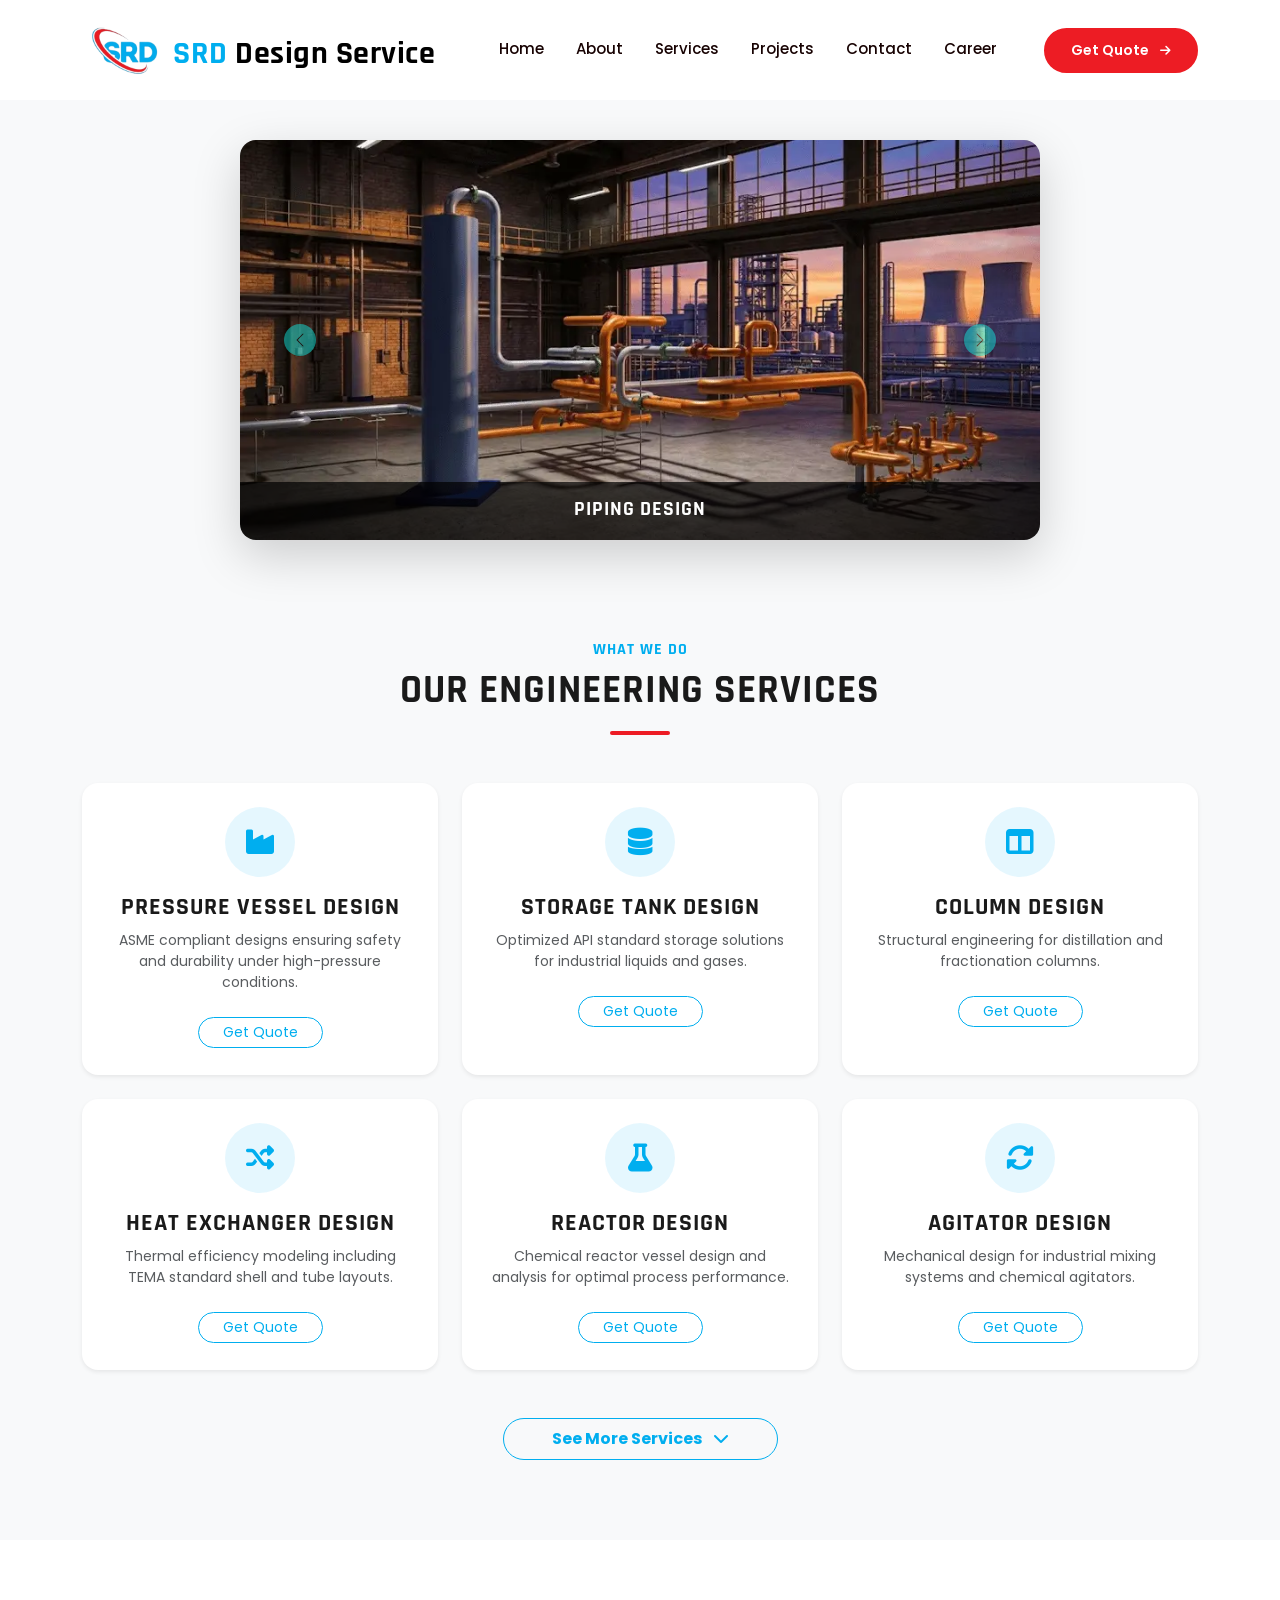
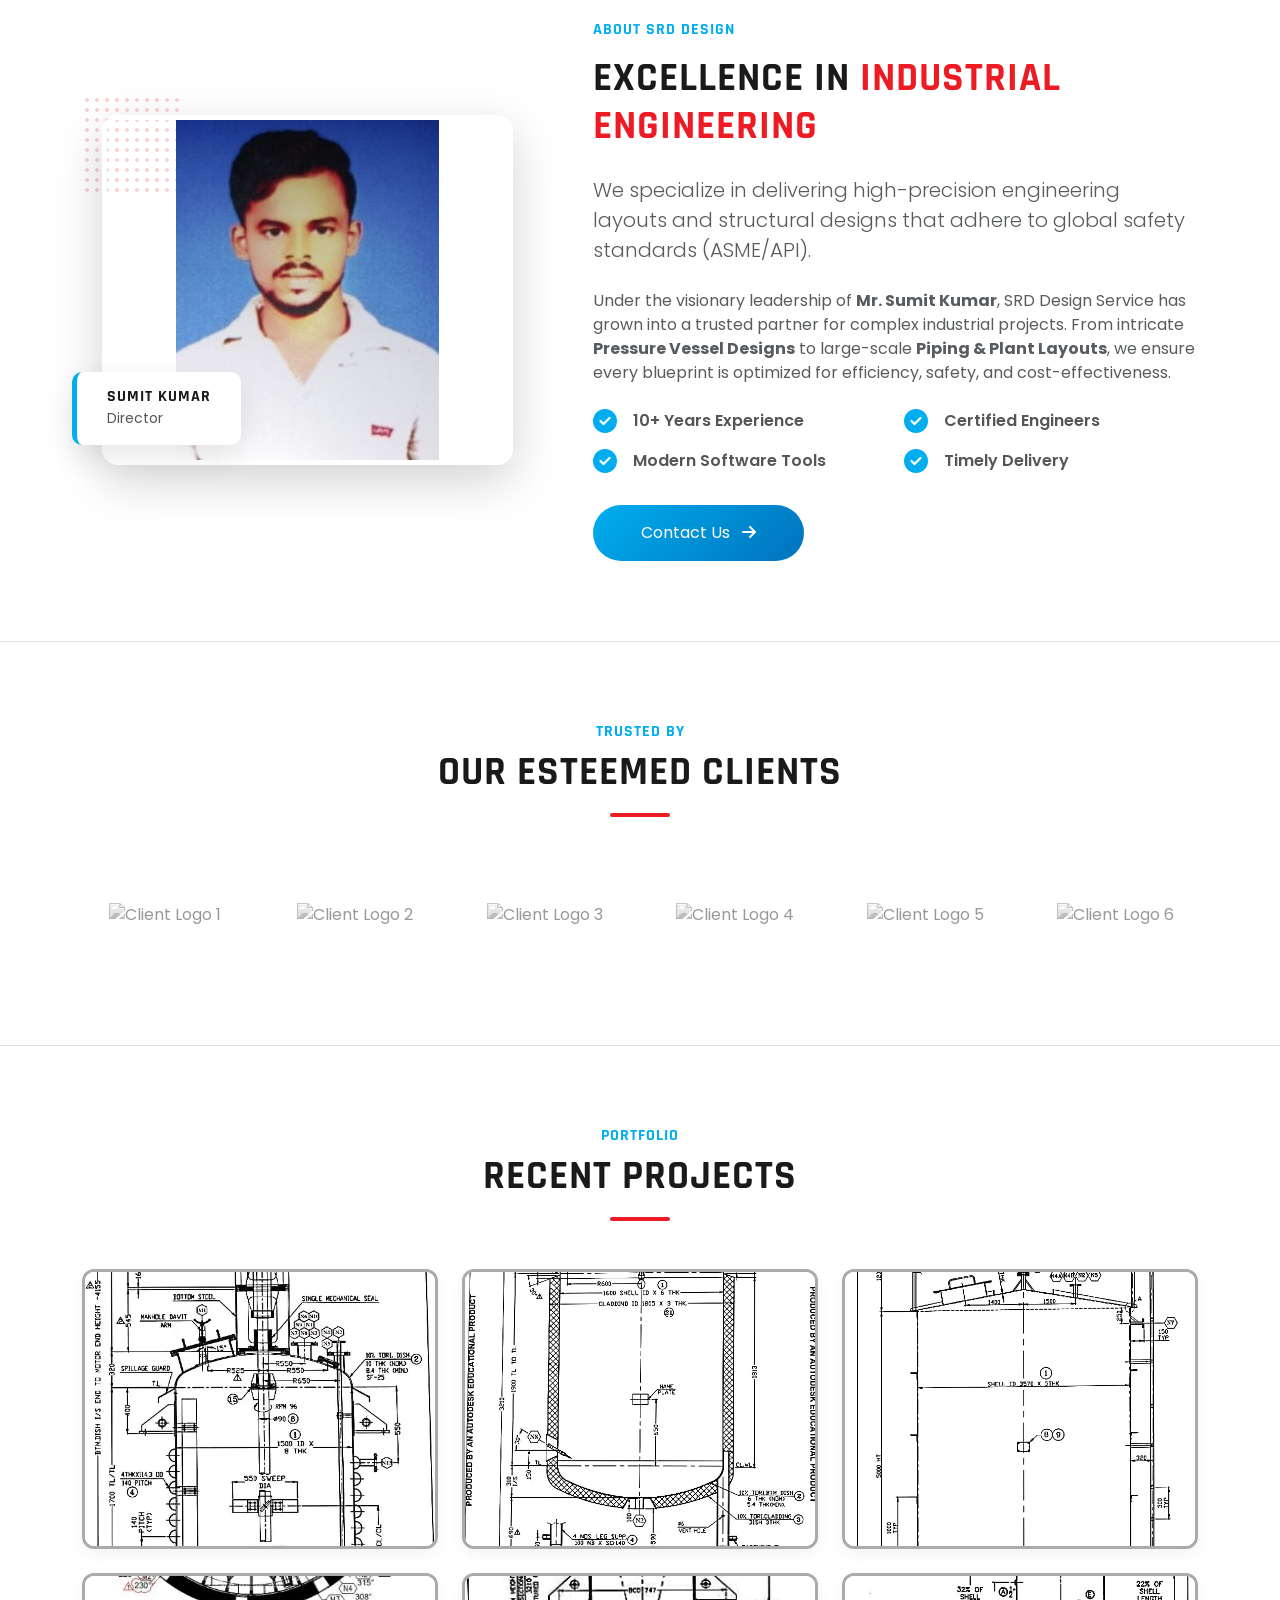
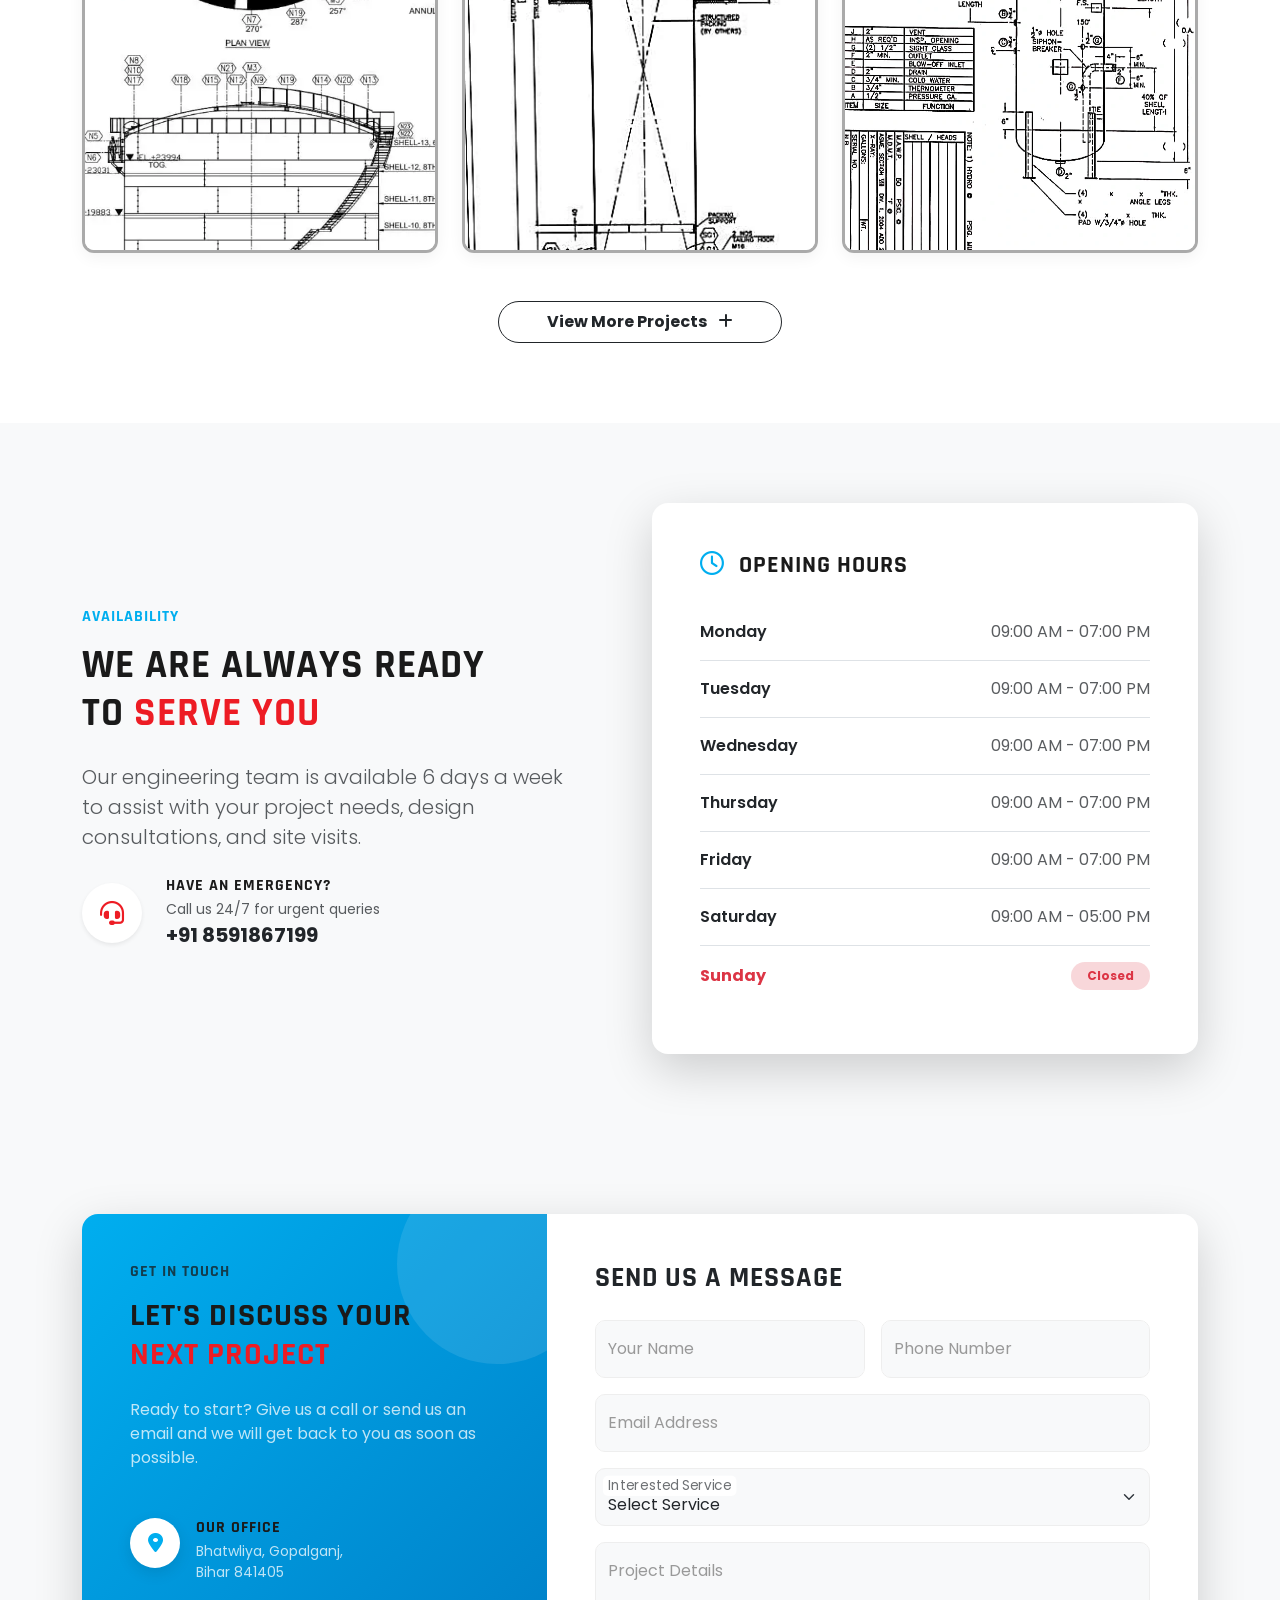
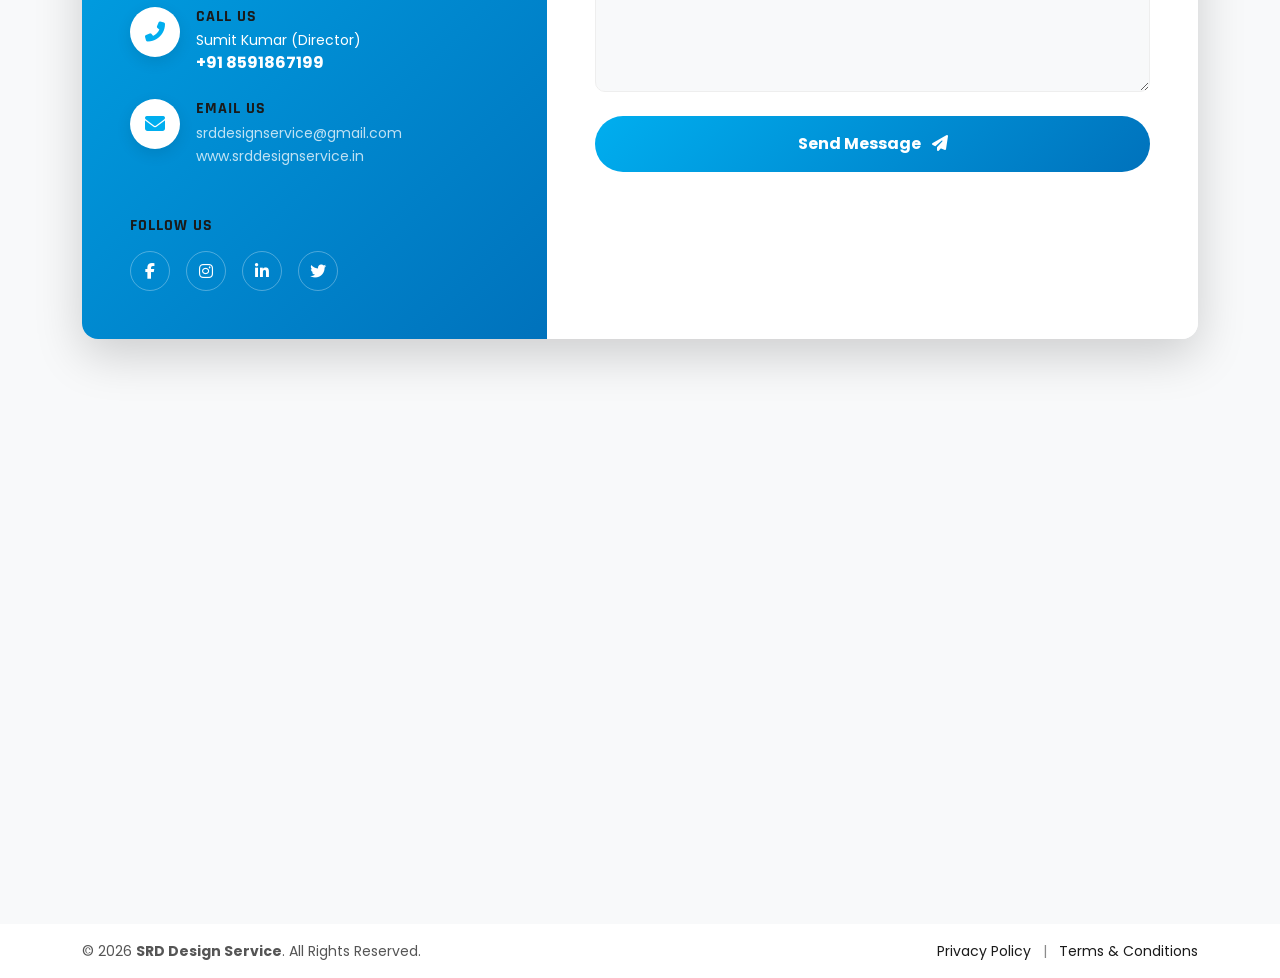
==== index.html @ 7174d634 "initial code" ====
<!DOCTYPE html>
<html lang="en">
  <head>
    <meta charset="UTF-8" />
    <meta name="viewport" content="width=device-width, initial-scale=1.0" />
    <title>SRD Design Service | Engineering Solutions</title>

    <link
      href="https://cdn.jsdelivr.net/npm/bootstrap@5.3.0/dist/css/bootstrap.min.css"
      rel="stylesheet"
    />

    <link
      rel="stylesheet"
      href="https://cdnjs.cloudflare.com/ajax/libs/font-awesome/6.4.0/css/all.min.css"
    />

    <link
      href="https://fonts.googleapis.com/css2?family=Poppins:wght@300;400;500;600;700&family=Rajdhani:wght@500;600;700&display=swap"
      rel="stylesheet"
    />

    <link rel="stylesheet" href="style.css" />
  </head>
  <body>

<nav class="navbar navbar-expand-lg sticky-top transition-all" id="mainNav">
      <div class="container">
        
<a class="navbar-brand d-flex align-items-center gap-2" href="#">
            <img src="./images/SRD Logo.webp" alt="SRD Design" class="logo-img">
            <div class="lh-1 pt-2"> <span class="text-primary-custom">SRD</span><span class="brand-text"> Design Service</span>
            </div>
        </a>

        <button
          class="navbar-toggler shadow-none bg-white"
          type="button"
          data-bs-toggle="offcanvas"
          data-bs-target="#offcanvasNavbar"
        >
          <i class="fas fa-bars text-dark"></i>
        </button>

        <div class="offcanvas offcanvas-end" tabindex="-1" id="offcanvasNavbar">
          
          <div class="offcanvas-header border-bottom">
            <h5 class="offcanvas-title fw-bold text-primary-custom">SRD Design Service</h5>
            <button type="button" class="btn-close shadow-none" data-bs-dismiss="offcanvas"></button>
          </div>
          
          <div class="offcanvas-body">
            
            <ul class="navbar-nav mx-auto mb-2 mb-lg-0 align-items-lg-center gap-3">
              <li class="nav-item"><a class="nav-link active" href="/">Home</a></li>
              <li class="nav-item"><a class="nav-link" href="about.html">About</a></li>
              <li class="nav-item"><a class="nav-link" href="services.html">Services</a></li>
              <li class="nav-item"><a class="nav-link" href="projects.html">Projects</a></li>
              <li class="nav-item"><a class="nav-link" href="contact.html">Contact</a></li>
              <li class="nav-item"><a class="nav-link" href="career.html">Career</a></li>
            </ul>

            <div class="d-flex mt-3 mt-lg-0">
              <a href="#contact" class="btn-quote">
                Get Quote <i class="fas fa-arrow-right ms-2" style="font-size: 12px;"></i>
              </a>
            </div>

          </div>
        </div>

      </div>
    </nav>

<section class="hero-section">
      <div class="container-fluid p-0">
        
        <div class="slider-wrapper mx-auto">
          
          <div id="heroCarousel" class="carousel slide" data-bs-ride="carousel">
            
            <div class="carousel-inner rounded-4 overflow-hidden shadow-lg">
              
              <div class="carousel-item active">
                <img
                  src="./images/slider/1.webp"
                  class="d-block w-100 slider-img"
                  alt="Pressure Vessel"
                />
                <div class="carousel-caption custom-caption">
                  <h5 class="fw-bold mb-1">Piping design</h5>
                  <p class="small mb-0">High-precision ASME compliant layouts.</p>
                </div>
              </div>

              <div class="carousel-item">
                <img
                  src="./images/slider/Agitator design.webp"
                  class="d-block w-100 slider-img"
                  alt="Piping Design"
                />
                <div class="carousel-caption custom-caption">
                  <h5 class="fw-bold mb-1">Agitator design</h5>
                  <p class="small mb-0">Efficient routing and stress analysis.</p>
                </div>
              </div>

              <div class="carousel-item">
                <img
                  src="./images/slider/Api storage tank design.webp"
                  class="d-block w-100 slider-img"
                  alt="Structural Design"
                />
                <div class="carousel-caption custom-caption">
                  <h5 class="fw-bold mb-1">API Storage tank design</h5>
                  <p class="small mb-0">Robust industrial and residential structures.</p>
                </div>
              </div>
              <div class="carousel-item">
                <img
                  src="./images/slider/Conical Storage tank design.webp"
                  class="d-block w-100 slider-img"
                  alt="Structural Design"
                />
                <div class="carousel-caption custom-caption">
                  <h5 class="fw-bold mb-1">Storage tank design</h5>
                  <p class="small mb-0">Robust industrial and residential structures.</p>
                </div>
              </div>
              <div class="carousel-item">
                <img
                  src="./images/slider/Heat exchanger design.webp"
                  class="d-block w-100 slider-img"
                  alt="Structural Design"
                />
                <div class="carousel-caption custom-caption">
                  <h5 class="fw-bold mb-1">Heat exchanger design</h5>
                  <p class="small mb-0">Robust industrial and residential structures.</p>
                </div>
              </div>
              <div class="carousel-item">
                <img
                  src="./images/slider/House layout design.webp"
                  class="d-block w-100 slider-img"
                  alt="Structural Design"
                />
                <div class="carousel-caption custom-caption">
                  <h5 class="fw-bold mb-1">Home layout design</h5>
                  <p class="small mb-0">Robust industrial and residential structures.</p>
                </div>
              </div>
              <div class="carousel-item">
                <img
                  src="./images/slider/HVAC layout design.webp"
                  class="d-block w-100 slider-img"
                  alt="Structural Design"
                />
                <div class="carousel-caption custom-caption">
                  <h5 class="fw-bold mb-1">HVAC design</h5>
                  <p class="small mb-0">Robust industrial and residential structures.</p>
                </div>
              </div>
              <div class="carousel-item">
                <img
                  src="./images/slider/Pressure vessel design.webp"
                  class="d-block w-100 slider-img"
                  alt="Structural Design"
                />
                <div class="carousel-caption custom-caption">
                  <h5 class="fw-bold mb-1">Vertical pressure vessel design</h5>
                  <p class="small mb-0">Robust industrial and residential structures.</p>
                </div>
              </div>
              <div class="carousel-item">
                <img
                  src="./images/slider/Rector design.webp"
                  class="d-block w-100 slider-img"
                  alt="Structural Design"
                />
                <div class="carousel-caption custom-caption">
                  <h5 class="fw-bold mb-1">Rector design</h5>
                  <p class="small mb-0">Robust industrial and residential structures.</p>
                </div>
              </div>
              <div class="carousel-item">
                <img
                  src="./images/slider/Storage tank design.webp"
                  class="d-block w-100 slider-img"
                  alt="Structural Design"
                />
                <div class="carousel-caption custom-caption">
                  <h5 class="fw-bold mb-1">Storage tank design</h5>
                  <p class="small mb-0">Robust industrial and residential structures.</p>
                </div>
              </div>
              <div class="carousel-item">
                <img
                  src="./images/slider/Structure design.webp"
                  class="d-block w-100 slider-img"
                  alt="Structural Design"
                />
                <div class="carousel-caption custom-caption">
                  <h5 class="fw-bold mb-1">Structure design</h5>
                  <p class="small mb-0">Robust industrial and residential structures.</p>
                </div>
              </div>
              <div class="carousel-item">
                <img
                  src="./images/slider/pressure-vessel-h-design.webp"
                  class="d-block w-100 slider-img"
                  alt="Structural Design"
                />
                <div class="carousel-caption custom-caption">
                  <h5 class="fw-bold mb-1">Horizontal pressure vessel design</h5>
                  <p class="small mb-0">Robust industrial and residential structures.</p>
                </div>
              </div>

            </div>

            <button class="carousel-control-prev" type="button" data-bs-target="#heroCarousel" data-bs-slide="prev">
              <span class="carousel-control-prev-icon bg-dark rounded-circle p-3" aria-hidden="true"></span>
              <span class="visually-hidden">Previous</span>
            </button>
            <button class="carousel-control-next" type="button" data-bs-target="#heroCarousel" data-bs-slide="next">
              <span class="carousel-control-next-icon bg-dark rounded-circle p-3" aria-hidden="true"></span>
              <span class="visually-hidden">Next</span>
            </button>

          </div>
        </div>

      </div>
    </section>

    <section id="services" class="section-padding bg-light">
      <div class="container">
        
        <div class="text-center mb-5">
          <h6 class="text-primary-custom text-uppercase ls-2 fw-bold">What We Do</h6>
          <h2 class="fw-bold display-6">Our Engineering Services</h2>
          <div class="divider mx-auto mt-3" style="width: 60px; height: 4px; background: var(--accent-red); border-radius: 2px;"></div>
        </div>

        <div class="row g-4">
            
            <div class="col-lg-4 col-md-6">
                <div class="service-box bg-white p-4 rounded-4 shadow-sm h-100 text-center position-relative overflow-hidden">
                    <div class="icon-box mb-3 mx-auto"><i class="fas fa-industry"></i></div>
                    <h4>Pressure Vessel Design</h4>
                    <p class="text-muted small">ASME compliant designs ensuring safety and durability under high-pressure conditions.</p>
                    <a href="#contact" class="btn btn-sm btn-outline-primary rounded-pill px-4 mt-2">Get Quote</a>
                </div>
            </div>

            <div class="col-lg-4 col-md-6">
                <div class="service-box bg-white p-4 rounded-4 shadow-sm h-100 text-center position-relative overflow-hidden">
                    <div class="icon-box mb-3 mx-auto"><i class="fas fa-database"></i></div>
                    <h4>Storage Tank Design</h4>
                    <p class="text-muted small">Optimized API standard storage solutions for industrial liquids and gases.</p>
                    <a href="#contact" class="btn btn-sm btn-outline-primary rounded-pill px-4 mt-2">Get Quote</a>
                </div>
            </div>

            <div class="col-lg-4 col-md-6">
                <div class="service-box bg-white p-4 rounded-4 shadow-sm h-100 text-center position-relative overflow-hidden">
                    <div class="icon-box mb-3 mx-auto"><i class="fas fa-columns"></i></div>
                    <h4>Column Design</h4>
                    <p class="text-muted small">Structural engineering for distillation and fractionation columns.</p>
                    <a href="#contact" class="btn btn-sm btn-outline-primary rounded-pill px-4 mt-2">Get Quote</a>
                </div>
            </div>

            <div class="col-lg-4 col-md-6">
                <div class="service-box bg-white p-4 rounded-4 shadow-sm h-100 text-center position-relative overflow-hidden">
                    <div class="icon-box mb-3 mx-auto"><i class="fas fa-random"></i></div>
                    <h4>Heat Exchanger Design</h4>
                    <p class="text-muted small">Thermal efficiency modeling including TEMA standard shell and tube layouts.</p>
                    <a href="#contact" class="btn btn-sm btn-outline-primary rounded-pill px-4 mt-2">Get Quote</a>
                </div>
            </div>

            <div class="col-lg-4 col-md-6">
                <div class="service-box bg-white p-4 rounded-4 shadow-sm h-100 text-center position-relative overflow-hidden">
                    <div class="icon-box mb-3 mx-auto"><i class="fas fa-flask"></i></div>
                    <h4>Reactor Design</h4>
                    <p class="text-muted small">Chemical reactor vessel design and analysis for optimal process performance.</p>
                    <a href="#contact" class="btn btn-sm btn-outline-primary rounded-pill px-4 mt-2">Get Quote</a>
                </div>
            </div>

            <div class="col-lg-4 col-md-6">
                <div class="service-box bg-white p-4 rounded-4 shadow-sm h-100 text-center position-relative overflow-hidden">
                    <div class="icon-box mb-3 mx-auto"><i class="fas fa-sync-alt"></i></div>
                    <h4>Agitator Design</h4>
                    <p class="text-muted small">Mechanical design for industrial mixing systems and chemical agitators.</p>
                    <a href="#contact" class="btn btn-sm btn-outline-primary rounded-pill px-4 mt-2">Get Quote</a>
                </div>
            </div>

            <div class="col-lg-4 col-md-6 hidden-service d-none">
                <div class="service-box bg-white p-4 rounded-4 shadow-sm h-100 text-center position-relative overflow-hidden">
                    <div class="icon-box mb-3 mx-auto"><i class="fas fa-home"></i></div>
                    <h4>Home Layout Design</h4>
                    <p class="text-muted small">Modern architectural planning and efficient floor layouts for residential buildings.</p>
                    <a href="#contact" class="btn btn-sm btn-outline-primary rounded-pill px-4 mt-2">Get Quote</a>
                </div>
            </div>

            <div class="col-lg-4 col-md-6 hidden-service d-none">
                <div class="service-box bg-white p-4 rounded-4 shadow-sm h-100 text-center position-relative overflow-hidden">
                    <div class="icon-box mb-3 mx-auto"><i class="fas fa-project-diagram"></i></div>
                    <h4>Piping Design</h4>
                    <p class="text-muted small">Comprehensive 3D routing, stress analysis, and isometric drawing generation.</p>
                    <a href="#contact" class="btn btn-sm btn-outline-primary rounded-pill px-4 mt-2">Get Quote</a>
                </div>
            </div>

            <div class="col-lg-4 col-md-6 hidden-service d-none">
                <div class="service-box bg-white p-4 rounded-4 shadow-sm h-100 text-center position-relative overflow-hidden">
                    <div class="icon-box mb-3 mx-auto"><i class="fas fa-cubes"></i></div>
                    <h4>Structure Design</h4>
                    <p class="text-muted small">Robust steel and concrete structural analysis for industrial plant stability.</p>
                    <a href="#contact" class="btn btn-sm btn-outline-primary rounded-pill px-4 mt-2">Get Quote</a>
                </div>
            </div>

            <div class="col-lg-4 col-md-6 hidden-service d-none">
                <div class="service-box bg-white p-4 rounded-4 shadow-sm h-100 text-center position-relative overflow-hidden">
                    <div class="icon-box mb-3 mx-auto"><i class="fas fa-fan"></i></div>
                    <h4>HVAC Design</h4>
                    <p class="text-muted small">Heating, ventilation, and air conditioning system planning for optimal climate control.</p>
                    <a href="#contact" class="btn btn-sm btn-outline-primary rounded-pill px-4 mt-2">Get Quote</a>
                </div>
            </div>

        </div>

        <div class="text-center mt-5">
            <button id="loadMoreBtn" class="btn btn-outline-primary rounded-pill px-5 py-2 fw-bold" style="border-color: var(--primary-blue); color: var(--primary-blue);">
                See More Services <i class="fas fa-chevron-down ms-2"></i>
            </button>
        </div>

      </div>
    </section>

    <section id="about" class="section-padding bg-white">
      <div class="container">
        <div class="row align-items-center">
          
          <div class="col-lg-5 mb-5 mb-lg-0">
            <div class="director-img-wrapper position-relative text-center">
              <div class="img-pattern"></div>
              
              <img 
                src="./images/Sumit.jpeg" 
                alt="Sumit Kumar - Director" 
                class="img-fluid rounded-4 shadow-lg position-relative z-1"
              >
              
              <div class="director-badge">
                <h6 class="mb-0 fw-bold">Sumit Kumar</h6>
                <small>Director</small>
              </div>
            </div>
          </div>

          <div class="col-lg-7 ps-lg-5">
            <h6 class="text-primary-custom text-uppercase ls-2 fw-bold mb-3">About SRD Design</h6>
            <h2 class="display-6 fw-bold mb-4">Excellence in <span class="text-accent">Industrial Engineering</span></h2>
            
            <p class="lead text-dark opacity-75 mb-4">
              We specialize in delivering high-precision engineering layouts and structural designs that adhere to global safety standards (ASME/API).
            </p>

            <p class="text-muted mb-4">
              Under the visionary leadership of <strong>Mr. Sumit Kumar</strong>, SRD Design Service has grown into a trusted partner for complex industrial projects. From intricate <strong>Pressure Vessel Designs</strong> to large-scale <strong>Piping & Plant Layouts</strong>, we ensure every blueprint is optimized for efficiency, safety, and cost-effectiveness.
            </p>

            <div class="row g-3 mb-4">
              <div class="col-sm-6">
                <div class="d-flex align-items-center">
                  <i class="fas fa-check-circle text-primary-custom fs-4 me-3"></i>
                  <span class="fw-semibold">10+ Years Experience</span>
                </div>
              </div>
              <div class="col-sm-6">
                <div class="d-flex align-items-center">
                  <i class="fas fa-check-circle text-primary-custom fs-4 me-3"></i>
                  <span class="fw-semibold">Certified Engineers</span>
                </div>
              </div>
              <div class="col-sm-6">
                <div class="d-flex align-items-center">
                  <i class="fas fa-check-circle text-primary-custom fs-4 me-3"></i>
                  <span class="fw-semibold">Modern Software Tools</span>
                </div>
              </div>
              <div class="col-sm-6">
                <div class="d-flex align-items-center">
                  <i class="fas fa-check-circle text-primary-custom fs-4 me-3"></i>
                  <span class="fw-semibold">Timely Delivery</span>
                </div>
              </div>
            </div>

            <a href="#contact" class="btn btn-custom px-5 py-3 mt-2">
              Contact Us <i class="fas fa-arrow-right ms-2"></i>
            </a>
          </div>

        </div>
      </div>
    </section>

    <!-- ================ Client Section ================ -->
     <section id="clients" class="section-padding bg-white border-top border-bottom">
      <div class="container">
        
        <div class="text-center mb-5">
          <h6 class="text-primary-custom text-uppercase ls-2 fw-bold">Trusted By</h6>
          <h2 class="fw-bold display-6" style="font-family: 'Rajdhani', sans-serif;">Our Esteemed Clients</h2>
          <div class="divider mx-auto mt-3" style="width: 60px; height: 4px; background: var(--accent-red); border-radius: 2px;"></div>
        </div>

        <div class="row g-4 justify-content-center align-items-center">
          
          <div class="col-6 col-md-4 col-lg-2">
            <div class="client-logo-box text-center p-3">
              <img src="./images/client-1.webp" alt="Client Logo 1" class="img-fluid client-img">
            </div>
          </div>

          <div class="col-6 col-md-4 col-lg-2">
            <div class="client-logo-box text-center p-3">
              <img src="./images/client-2.webp" alt="Client Logo 2" class="img-fluid client-img">
            </div>
          </div>

          <div class="col-6 col-md-4 col-lg-2">
            <div class="client-logo-box text-center p-3">
              <img src="./images/client-3.webp" alt="Client Logo 3" class="img-fluid client-img">
            </div>
          </div>

          <div class="col-6 col-md-4 col-lg-2">
            <div class="client-logo-box text-center p-3">
              <img src="./images/client-4.webp" alt="Client Logo 4" class="img-fluid client-img">
            </div>
          </div>

          <div class="col-6 col-md-4 col-lg-2">
            <div class="client-logo-box text-center p-3">
              <img src="./images/client-5.webp" alt="Client Logo 5" class="img-fluid client-img">
            </div>
          </div>

          <div class="col-6 col-md-4 col-lg-2">
            <div class="client-logo-box text-center p-3">
              <img src="./images/client-6.webp" alt="Client Logo 6" class="img-fluid client-img">
            </div>
          </div>

        </div>
      </div>
    </section>

    <!-- ================ Gallery Section ============== -->
<section id="gallery" class="section-padding bg-white">
      <div class="container">
        
        <div class="text-center mb-5">
          <h6 class="text-primary-custom text-uppercase ls-2 fw-bold">Portfolio</h6>
          <h2 class="fw-bold display-6">Recent Projects</h2>
          <div class="divider mx-auto mt-3" style="width: 60px; height: 4px; background: var(--accent-red); border-radius: 2px;"></div>
        </div>

        <div class="row g-4">

            <div class="col-lg-4 col-md-6">
                <div class="gallery-card" onclick="updateLightbox(this.querySelector('img'))" data-bs-toggle="modal" data-bs-target="#lightboxModal">
                    <img src="./images/1.webp" alt="Storage Tank">
                    <div class="gallery-overlay">
                        <div class="text-center">
                            <h5 class="fw-bold">Storage Tank</h5>
                            <span class="text-accent small text-uppercase">Industrial</span>
                        </div>
                    </div>
                </div>
            </div>

            <div class="col-lg-4 col-md-6">
                <div class="gallery-card" onclick="updateLightbox(this.querySelector('img'))" data-bs-toggle="modal" data-bs-target="#lightboxModal">
                    <img src="./images/2.webp" alt="Pressure Vessel">
                    <div class="gallery-overlay">
                        <div class="text-center">
                            <h5 class="fw-bold">Pressure Vessel</h5>
                            <span class="text-accent small text-uppercase">Engineering</span>
                        </div>
                    </div>
                </div>
            </div>

            <div class="col-lg-4 col-md-6">
                <div class="gallery-card" onclick="updateLightbox(this.querySelector('img'))" data-bs-toggle="modal" data-bs-target="#lightboxModal">
                    <img src="./images/3.webp" alt="Piping Layout">
                    <div class="gallery-overlay">
                        <div class="text-center">
                            <h5 class="fw-bold">Piping Layout</h5>
                            <span class="text-accent small text-uppercase">3D Design</span>
                        </div>
                    </div>
                </div>
            </div>

            <div class="col-lg-4 col-md-6">
                <div class="gallery-card" onclick="updateLightbox(this.querySelector('img'))" data-bs-toggle="modal" data-bs-target="#lightboxModal">
                    <img src="./images/12.webp" alt="Structural Frame">
                    <div class="gallery-overlay">
                        <div class="text-center">
                            <h5 class="fw-bold">Structural Frame</h5>
                            <span class="text-accent small text-uppercase">Construction</span>
                        </div>
                    </div>
                </div>
            </div>

            <div class="col-lg-4 col-md-6">
                <div class="gallery-card" onclick="updateLightbox(this.querySelector('img'))" data-bs-toggle="modal" data-bs-target="#lightboxModal">
                    <img src="./images/5.webp" alt="Heat Exchanger">
                    <div class="gallery-overlay">
                        <div class="text-center">
                            <h5 class="fw-bold">Heat Exchanger</h5>
                            <span class="text-accent small text-uppercase">Thermal</span>
                        </div>
                    </div>
                </div>
            </div>

            <div class="col-lg-4 col-md-6">
                <div class="gallery-card" onclick="updateLightbox(this.querySelector('img'))" data-bs-toggle="modal" data-bs-target="#lightboxModal">
                    <img src="./images/6.webp" alt="Home Layout">
                    <div class="gallery-overlay">
                        <div class="text-center">
                            <h5 class="fw-bold">Home Layout</h5>
                            <span class="text-accent small text-uppercase">Residential</span>
                        </div>
                    </div>
                </div>
            </div>

            <div class="col-lg-4 col-md-6 hidden-gallery d-none">
                <div class="gallery-card" onclick="updateLightbox(this.querySelector('img'))" data-bs-toggle="modal" data-bs-target="#lightboxModal">
                    <img src="./images/7.webp" alt="HVAC System">
                    <div class="gallery-overlay">
                        <div class="text-center">
                            <h5 class="fw-bold">HVAC System</h5>
                            <span class="text-accent small text-uppercase">Mechanical</span>
                        </div>
                    </div>
                </div>
            </div>

            <div class="col-lg-4 col-md-6 hidden-gallery d-none">
                <div class="gallery-card" onclick="updateLightbox(this.querySelector('img'))" data-bs-toggle="modal" data-bs-target="#lightboxModal">
                    <img src="./images/8.webp" alt="Commercial Tower">
                    <div class="gallery-overlay">
                        <div class="text-center">
                            <h5 class="fw-bold">Commercial Tower</h5>
                            <span class="text-accent small text-uppercase">Structure</span>
                        </div>
                    </div>
                </div>
            </div>

            <div class="col-lg-4 col-md-6 hidden-gallery d-none">
                <div class="gallery-card" onclick="updateLightbox(this.querySelector('img'))" data-bs-toggle="modal" data-bs-target="#lightboxModal">
                    <img src="./images/9.webp" alt="Chemical Agitator">
                    <div class="gallery-overlay">
                        <div class="text-center">
                            <h5 class="fw-bold">Chemical Agitator</h5>
                            <span class="text-accent small text-uppercase">Industrial</span>
                        </div>
                    </div>
                </div>
            </div>
            <div class="col-lg-4 col-md-6 hidden-gallery d-none">
                <div class="gallery-card" onclick="updateLightbox(this.querySelector('img'))" data-bs-toggle="modal" data-bs-target="#lightboxModal">
                    <img src="./images/10.webp" alt="Chemical Agitator">
                    <div class="gallery-overlay">
                        <div class="text-center">
                            <h5 class="fw-bold">Chemical Agitator</h5>
                            <span class="text-accent small text-uppercase">Industrial</span>
                        </div>
                    </div>
                </div>
            </div>
            <div class="col-lg-4 col-md-6 hidden-gallery d-none">
                <div class="gallery-card" onclick="updateLightbox(this.querySelector('img'))" data-bs-toggle="modal" data-bs-target="#lightboxModal">
                    <img src="./images/11.webp" alt="Chemical Agitator">
                    <div class="gallery-overlay">
                        <div class="text-center">
                            <h5 class="fw-bold">Chemical Agitator</h5>
                            <span class="text-accent small text-uppercase">Industrial</span>
                        </div>
                    </div>
                </div>
            </div>
            <div class="col-lg-4 col-md-6 hidden-gallery d-none">
                <div class="gallery-card" onclick="updateLightbox(this.querySelector('img'))" data-bs-toggle="modal" data-bs-target="#lightboxModal">
                    <img src="./images/srd-final-gallery.webp" alt="Chemical Agitator">
                    <div class="gallery-overlay">
                        <div class="text-center">
                            <h5 class="fw-bold">House Design</h5>
                            <span class="text-accent small text-uppercase">Industrial</span>
                        </div>
                    </div>
                </div>
            </div>

        </div>

        <div class="text-center mt-5">
            <button id="loadMoreGalleryBtn" class="btn btn-outline-dark rounded-pill px-5 py-2 fw-bold">
                View More Projects <i class="fas fa-plus ms-2"></i>
            </button>
        </div>

      </div>
    </section>

    <div class="modal fade" id="lightboxModal" tabindex="-1" aria-hidden="true">
        <div class="modal-dialog modal-dialog-centered modal-lg modal-dialog-scrollable">
            <div class="modal-content bg-transparent border-0 shadow-none">
                
                <button type="button" class="btn-close-custom" data-bs-dismiss="modal" aria-label="Close">
                    <i class="fas fa-times"></i>
                </button>

                <div class="modal-body p-0 text-center">
                    <img id="lightboxImage" src="" class="img-fluid rounded shadow-lg" alt="Project Full View">
                </div>
            </div>
        </div>
    </div>

    <!-- ================= Working Hour =============== -->
     <section id="working-hours" class="section-padding bg-light position-relative overflow-hidden">
      <div class="bg-shape-right"></div>

      <div class="container position-relative z-1">
        <div class="row align-items-center">
          
          <div class="col-lg-6 mb-5 mb-lg-0">
            <div class="pe-lg-5">
              <h6 class="text-primary-custom text-uppercase ls-2 fw-bold mb-3">Availability</h6>
              <h2 class="display-6 fw-bold mb-4">We Are Always Ready <br> To <span class="text-accent">Serve You</span></h2>
              <p class="text-muted lead mb-4">
                Our engineering team is available 6 days a week to assist with your project needs, design consultations, and site visits.
              </p>
              
              <div class="d-flex align-items-center gap-4">
                <div class="icon-box-lg bg-white shadow-sm text-accent rounded-circle d-flex align-items-center justify-content-center" style="width: 60px; height: 60px; font-size: 24px;">
                  <i class="fas fa-headset"></i>
                </div>
                <div>
                  <h6 class="fw-bold mb-1">Have an Emergency?</h6>
                  <p class="text-muted small mb-0">Call us 24/7 for urgent queries</p>
                  <a href="tel:+919999999999" class="fw-bold text-dark text-decoration-none fs-5">+91 8591867199</a>
                </div>
              </div>

            </div>
          </div>

          <div class="col-lg-6">
            <div class="hours-card bg-white p-5 rounded-4 shadow-lg position-relative">
              
              <h4 class="fw-bold mb-4"><i class="far fa-clock text-primary-custom me-2"></i> Opening Hours</h4>
              
              <ul class="list-unstyled mb-0">
                <li class="d-flex justify-content-between align-items-center py-3 border-bottom">
                  <span class="fw-semibold text-dark">Monday</span>
                  <span class="text-muted">09:00 AM - 07:00 PM</span>
                </li>
                <li class="d-flex justify-content-between align-items-center py-3 border-bottom">
                  <span class="fw-semibold text-dark">Tuesday</span>
                  <span class="text-muted">09:00 AM - 07:00 PM</span>
                </li>
                <li class="d-flex justify-content-between align-items-center py-3 border-bottom">
                  <span class="fw-semibold text-dark">Wednesday</span>
                  <span class="text-muted">09:00 AM - 07:00 PM</span>
                </li>
                <li class="d-flex justify-content-between align-items-center py-3 border-bottom">
                  <span class="fw-semibold text-dark">Thursday</span>
                  <span class="text-muted">09:00 AM - 07:00 PM</span>
                </li>
                <li class="d-flex justify-content-between align-items-center py-3 border-bottom">
                  <span class="fw-semibold text-dark">Friday</span>
                  <span class="text-muted">09:00 AM - 07:00 PM</span>
                </li>
                <li class="d-flex justify-content-between align-items-center py-3 border-bottom">
                  <span class="fw-semibold text-dark">Saturday</span>
                  <span class="text-muted">09:00 AM - 05:00 PM</span>
                </li>
                <li class="d-flex justify-content-between align-items-center py-3">
                  <span class="fw-bold text-danger">Sunday</span>
                  <span class="badge bg-danger-subtle text-danger px-3 py-2 rounded-pill">Closed</span>
                </li>
              </ul>

            </div>
          </div>

        </div>
      </div>
    </section>

    <!-- ================ Contact Us  ============= -->
     <section id="contact" class="section-padding bg-light position-relative">
      <div class="container position-relative z-2">
        
        <div class="row g-0 shadow-lg rounded-4 overflow-hidden">
          
          <div class="col-lg-5 contact-info-box p-5 text-white d-flex flex-column justify-content-between position-relative">
            <div class="circle-decoration"></div>

            <div>
              <h6 class="text-uppercase ls-2 opacity-75 mb-3">Get in Touch</h6>
              <h2 class="fw-bold mb-4">Let's Discuss Your <br> <span class="text-accent">Next Project</span></h2>
              <p class="opacity-75 mb-5">
                Ready to start? Give us a call or send us an email and we will get back to you as soon as possible.
              </p>
            </div>

            <div class="contact-details">
              <div class="d-flex align-items-start mb-4">
                <div class="icon-circle bg-white text-primary-custom me-3">
                  <i class="fas fa-map-marker-alt"></i>
                </div>
                <div>
                  <h6 class="fw-bold mb-1">Our Office</h6>
                  <p class="mb-0 opacity-75 small">Bhatwliya, Gopalganj,<br>Bihar 841405</p>
                </div>
              </div>

              <div class="d-flex align-items-start mb-4">
                <div class="icon-circle bg-white text-primary-custom me-3">
                  <i class="fas fa-phone-alt"></i>
                </div>
                <div>
                  <h6 class="fw-bold mb-1">Call Us</h6>
                  <p class="mb-0 small">Sumit Kumar (Director)</p>
                  <a href="tel:+918591867199" class="text-white text-decoration-none fw-bold">+91 8591867199</a>
                </div>
              </div>

              <div class="d-flex align-items-start">
                <div class="icon-circle bg-white text-primary-custom me-3">
                  <i class="fas fa-envelope"></i>
                </div>
                <div>
                  <h6 class="fw-bold mb-1">Email Us</h6>
                  <a href="mailto:info@srddesignservice.in" class="text-white text-decoration-none opacity-75 small d-block">srddesignservice@gmail.com</a>
                  <a href="https://www.srddesignservice.in" target="_blank" class="text-white text-decoration-none opacity-75 small">www.srddesignservice.in</a>
                </div>
              </div>
            </div>

            <div class="mt-5">
              <h6 class="fw-bold mb-3">Follow Us</h6>
              <div class="d-flex gap-3">
                <a href="#" class="social-btn"><i class="fab fa-facebook-f"></i></a>
                <a href="#" class="social-btn"><i class="fab fa-instagram"></i></a>
                <a href="#" class="social-btn"><i class="fab fa-linkedin-in"></i></a>
                <a href="#" class="social-btn"><i class="fab fa-twitter"></i></a>
              </div>
            </div>

          </div>

<div class="col-lg-7 bg-white p-5">
  <h3 class="fw-bold text-dark mb-4">Send us a Message</h3>
  
  <form id="whatsappForm">
    <div class="row g-3">
      
      <div class="col-md-6">
        <div class="form-floating">
          <input type="text" class="form-control" id="name" placeholder="Your Name" required>
          <label for="name">Your Name</label>
        </div>
      </div>

      <div class="col-md-6">
        <div class="form-floating">
          <input type="tel" class="form-control" id="phone" placeholder="Phone Number" required>
          <label for="phone">Phone Number</label>
        </div>
      </div>

      <div class="col-12">
        <div class="form-floating">
          <input type="email" class="form-control" id="email" placeholder="Email Address">
          <label for="email">Email Address</label>
        </div>
      </div>

      <div class="col-12">
        <div class="form-floating">
          <select class="form-select" id="service">
            <option selected value="General Inquiry">Select Service</option>
            <option value="Pressure vessel design">Pressure vessel design</option>
            <option value="Storage tank design">Storage tank design</option>
            <option value="Column design">Column design</option>
            <option value="Heat exchanger design">Heat exchanger design</option>
            <option value="Reactor design">Reactor design</option>
            <option value="Agitator design">Agitator design</option>
            <option value="Home layout design">Home layout design</option>
            <option value="Piping design">Piping design</option>
            <option value="Structure design">Structure design</option>
            <option value="HVAC design">HVAC design</option>
            <option value="Other">Other</option>
          </select>
          <label for="service">Interested Service</label>
        </div>
      </div>

      <div class="col-12">
        <div class="form-floating">
          <textarea class="form-control" placeholder="Leave a message here" id="message" style="height: 150px"></textarea>
          <label for="message">Project Details</label>
        </div>
      </div>

      <div class="col-12 mt-4">
        <button type="submit" class="btn btn-custom w-100 py-3 fw-bold rounded-pill">
          Send Message <i class="fas fa-paper-plane ms-2"></i>
        </button>
      </div>

    </div>
  </form>
</div>

        </div>
      </div>

      <div class="container-fluid p-0 mt-5">
        <iframe 
          src="https://www.google.com/maps/embed?pb=!1m18!1m12!1m3!1d3575.6473696582595!2d84.45398731503348!3d26.33789498337861!2m3!1f0!2f0!3f0!3m2!1i1024!2i768!4f13.1!3m3!1m2!1s0x0%3A0x0!2zMjbCsDIwJzE2LjQiTiA4NMKwMjcnMjIuMiJF!5e0!3m2!1sen!2sin!4v1625555555555!5m2!1sen!2sin" 
          width="100%" 
          height="450" 
          style="border:0; filter: grayscale(100%);" 
          allowfullscreen="" 
          loading="lazy">
        </iframe>
      </div>
    </section>

    <!-- ================= Footer Section ================ -->
     <div class="footer-bottom py-3 border-top border-secondary">
        <div class="container">
          <div class="row align-items-center">
            
            <div class="col-md-6 text-center text-md-start">
              <p class="mb-0 small">
                &copy; 2026 <strong>SRD Design Service</strong>. All Rights Reserved.
              </p>
            </div>

            <div class="col-md-6 text-center text-md-end mt-2 mt-md-0">
              <ul class="list-inline mb-0 small">
                <li class="list-inline-item">
                  <a href="#" class="text-secondary text-decoration-none hover-white">Privacy Policy</a>
                </li>
                <li class="list-inline-item text-secondary opacity-50">|</li>
                <li class="list-inline-item">
                  <a href="#" class="text-secondary text-decoration-none hover-white">Terms & Conditions</a>
                </li>
              </ul>
            </div>

          </div>
        </div>
      </div>


    <script src="https://cdn.jsdelivr.net/npm/bootstrap@5.3.0/dist/js/bootstrap.bundle.min.js"></script>

    <script src="script.js"></script>
  </body>
</html>
---- style.css ----
/* =========================================
   1. GLOBAL VARIABLES & RESET
========================================== */
:root {
  /* SRD Design Brand Colors */
  --primary-blue: #00aeef;      /* Logo Blue */
  --accent-red: #ed1c24;        /* Logo Red */
  --dark-color: #1a1a1a;        /* Black/Dark Grey */
  --bg-light: #f4f7f6;          /* Light Background */
  
  /* Gradients for Buttons/Backgrounds */
  --gradient-main: linear-gradient(135deg, #00aeef 0%, #0072bc 100%);
  --gradient-hover: linear-gradient(135deg, #ed1c24 0%, #be1e2d 100%);
}

/* =========================================
   2. TYPOGRAPHY (FONTS)
========================================== */
body {
  font-family: "Poppins", sans-serif; /* Body text ke liye clean font */
  color: #555;
  background-color: #fff;
  overflow-x: hidden; /* Horizontal scroll rokne ke liye */
}

h1, h2, h3, h4, h5, h6 {
  font-family: "Rajdhani", sans-serif; /* Headings ke liye Technical font */
  font-weight: 700;
  color: var(--dark-color);
  text-transform: uppercase;
  letter-spacing: 1px;
}

.active-nav{
  color: var(--accent-red) !important;
}

/* =========================================
   3. UTILITY CLASSES (Common Styles)
========================================== */

/* Section Padding (Har section me space dene ke liye) */
.section-padding {
  padding: 80px 0;
}

/* Text Colors Utilities */
.text-primary-custom { color: var(--primary-blue) !important; }
.text-accent { color: var(--accent-red) !important; }

/* Custom Buttons Styling Base */
.btn-custom {
  background: var(--gradient-main);
  color: white;
  border: none;
  padding: 10px 30px;
  border-radius: 50px;
  transition: all 0.3s ease;
}

.btn-custom:hover {
  background: var(--gradient-hover);
  transform: translateY(-2px);
  color: white;
}

/* =========================================
   4. SECTION SPECIFIC STYLES WILL GO BELOW
========================================== */

/* --- Navbar Base Styles --- */
.navbar {
  transition: all 0.4s ease; /* Smooth transition for color change */
  padding: 20px 0;
  z-index: 1000;
  background-color: #fff !important;
}

.navbar-brand {
  font-family: "Rajdhani", sans-serif;
  font-weight: 700;
  letter-spacing: 1px;
}

/* ================== Navbar LOGO =============== */
/* --- Navbar Logo Styles --- */

/* --- Navbar Brand (Logo + Text) --- */

.navbar-brand {
    font-size: 32px !important; /* Large Text Size */
    font-weight: 800 !important;
    letter-spacing: 0.5px;
}

.logo-img {
    height: 50px; /* Logo Height */
    width: auto;
    object-fit: contain;
    transition: all 0.3s ease;
}

/* Scroll Effect Adjustments */
.navbar-scrolled .navbar-brand {
    font-size: 28px !important; /* Slightly smaller on scroll */
}

.navbar-scrolled .logo-img {
    height: 40px; /* Slightly smaller on scroll */
}

/* Mobile View Adjustments */
@media (max-width: 991px) {
    .navbar-brand {
        font-size: 24px !important;
    }
    .logo-img {
        height: 35px;
    }
}

/* Links Styling */
.nav-link {
  font-family: "Poppins", sans-serif;
  font-weight: 500;
  color: rgb(23, 2, 2) !important; /* White text initially for dark hero bg */
  font-size: 15px;
  position: relative;
  transition: 0.3s;
}

/* Hover Line Effect */
.nav-link::after {
  content: "";
  display: block;
  width: 0;
  height: 2px;
  background: var(--accent-red) !important;
  transition: width 0.3s;
  margin: auto;
}
.nav-link:hover::after {
  width: 100%;
}

/* Get Quote Button Styling */
.btn-quote {
  background: var(--accent-red);
  color: white;
  border-radius: 50px;
  padding: 10px 25px;
  font-weight: 600;
  font-size: 14px;
  text-decoration: none;
  border: 2px solid var(--accent-red);
  transition: all 0.3s ease;
  white-space: nowrap;
}

.btn-quote:hover {
  background: transparent;
  color: var(--accent-red); /* Depends on background, usually white on hero */
  border-color: var(--accent-red);
}

/* --- SCROLLED STATE (White Background) --- */
.navbar-scrolled {
  background: rgba(255, 255, 255, 0.95);
  backdrop-filter: blur(10px);
  box-shadow: 0 4px 20px rgba(0, 0, 0, 0.1);
  padding: 10px 0;
}

/* Change Text Color on White Background */
.navbar-scrolled .nav-link, 
.navbar-scrolled .brand-text {
  color: var(--dark-color) !important;
}

.navbar-scrolled .btn-quote:hover {
  color: var(--accent-red);
  border-color: var(--accent-red);
}

/* --- Mobile View Adjustments --- */
@media (max-width: 991px) {
  .navbar { 
    background: white; /* Always white on mobile for readability */
    padding: 10px 0;
  }
  .nav-link, .brand-text { 
    color: var(--dark-color) !important; 
  }
  .btn-quote {
      width: 100%; /* Full width button on mobile */
      display: block;
      text-align: center;
  }
}

/* --- Hero Slider Styles --- */

.hero-section {
  /* This fixes the overlapping issue */
  padding-top: 40px; 
  padding-bottom: 20px;
  background-color: #f8f9fa;
}

/* Wrapper to control width */
.slider-wrapper {
  width: 100%;
  max-width: 100%;
}

/* Desktop View: Limit to 800px */
@media (min-width: 992px) {
  .slider-wrapper {
    max-width: 800px;
  }
}

/* Mobile View: Adjust margin */
@media (max-width: 991px) {
  .hero-section {
    padding-top: 40px !important;
  }
}

/* Image Styling */
.slider-img {
  height: 400px;
  object-fit: cover;
  transition: transform 0.5s ease;
}

/* Zoom on Hover */
.carousel-inner:hover .slider-img {
  transform: scale(1.05);
}

/* Custom Caption */
.custom-caption {
  background: rgba(0, 0, 0, 0.7);
  left: 0;
  right: 0;
  bottom: 0;
  padding: 15px;
  text-align: center;
  width: 100%;
}

.custom-caption h5 {
  color: #fff;
  font-family: "Rajdhani", sans-serif;
  letter-spacing: 1px;
}

.custom-caption p {
  color: #ddd;
  font-family: "Poppins", sans-serif;
}

/* Arrow Customization */
.carousel-control-prev-icon,
.carousel-control-next-icon {
  background-size: 50%;
  background-color: var(--accent-red) !important;
  filter: invert(1);
}

/* Mobile Adjustments */
@media (max-width: 768px) {
  .slider-img {
    height: 250px;
  }
  .hero-section{
    padding: 0px 10px;
  }
}
.custom-caption p{
    display: none;
}

/* ================== Service Section ==================== */
/* --- Services Styling --- */
.service-box {
    transition: all 0.3s ease;
    border-bottom: 3px solid transparent;
}

.service-box:hover {
    transform: translateY(-10px);
    border-bottom-color: var(--accent-red);
}

.icon-box {
    width: 70px;
    height: 70px;
    background: rgba(0, 174, 239, 0.1); /* Light Blue */
    color: var(--primary-blue);
    font-size: 28px;
    display: flex;
    align-items: center;
    justify-content: center;
    border-radius: 50%;
    transition: 0.3s;
}

.service-box:hover .icon-box {
    background: var(--primary-blue);
    color: white;
}

/* Get Quote Button inside Card */
.service-box .btn-outline-primary {
    border-color: var(--primary-blue);
    color: var(--primary-blue);
    transition: 0.3s;
}

.service-box .btn-outline-primary:hover {
    background-color: var(--accent-red); /* Red on hover */
    border-color: var(--accent-red);
    color: white;
}

/* Load More Animation */
.fade-in-up {
    animation: fadeInUp 0.6s ease forwards;
}

@keyframes fadeInUp {
    from {
        opacity: 0;
        transform: translateY(20px);
    }
    to {
        opacity: 1;
        transform: translateY(0);
    }
}

/* ==================== About Us Section ================= */
/* --- About Section Styles --- */

/* Wrapper for the image */
.director-img-wrapper {
  position: relative;
  padding: 20px; /* Space for the pattern behind */
}

/* Image Styling - Ensures Full Visibility */
.director-img-wrapper img {
  width: 100%;      /* Full width of the column */
  height: auto;     /* Height adjusts automatically (No Cropping) */
  object-fit: contain; /* Ensures the whole photo is seen */
  max-height: 350px; /* Prevents it from becoming too tall on huge screens */
  border: 5px solid white; /* Nice white frame */
}

/* Decorative Pattern behind image */
.img-pattern {
  position: absolute;
  top: 0;
  left: 0;
  width: 100px;
  height: 100px;
  background-image: radial-gradient(var(--accent-red) 2px, transparent 2px);
  background-size: 10px 10px;
  opacity: 0.2;
  z-index: 0;
}

/* Floating Name Badge */
.director-badge {
  position: absolute;
  bottom: 40px;
  left: -10px;
  background: white;
  padding: 15px 30px;
  border-radius: 10px;
  box-shadow: 0 10px 30px rgba(0,0,0,0.1);
  border-left: 5px solid var(--primary-blue);
  z-index: 2;
  text-align: left;
}

/* Mobile Adjustments */
@media (max-width: 991px) {
  .director-img-wrapper {
    padding: 0;
    margin-bottom: 30px;
  }
  .director-badge {
    left: 50%;
    transform: translateX(-50%);
    bottom: -20px;
    width: 80%;
    text-align: center;
  }
}

/* ================= Gallery Section =============== */
/* --- Gallery Card Styles --- */
.gallery-card {
    position: relative;
    border-radius: 15px;
    overflow: hidden;
    height: 280px; 
    cursor: pointer;
    box-shadow: 0 5px 15px rgba(0,0,0,0.1);
    border: 3px solid rgba(0, 0, 0, 0.333) !important;
}

.gallery-card img {
    width: 100%;
    height: 100%;
    object-fit: cover;
    transition: transform 0.5s ease;
}

.gallery-card:hover img {
    transform: scale(1.1);
}

.gallery-overlay {
    position: absolute;
    top: 0; left: 0; width: 100%; height: 100%;
    background: rgba(0, 0, 0, 0.7);
    display: flex;
    align-items: center;
    justify-content: center;
    opacity: 0;
    transition: opacity 0.3s ease;
    color: white;
}

.gallery-card:hover .gallery-overlay {
    opacity: 1;
}

/* --- LIGHTBOX & SCROLL FIXES --- */

/* 1. Allow Scrolling for Large Images */
#lightboxModal .modal-dialog {
    max-width: 900px; /* Wider on desktop */
    margin: 1.75rem auto;
}

#lightboxModal .modal-body img {
    width: 100%;
    height: auto; /* Allow height to grow so it scrolls */
    display: block;
}

/* 2. Fixed Close Button for Mobile */
.btn-close-custom {
    position: fixed; /* Fixed relative to viewport */
    top: 20px;
    right: 20px;
    z-index: 1060; /* Higher than modal */
    background-color: white;
    color: #333;
    border: none;
    width: 45px;
    height: 45px;
    border-radius: 50%;
    display: flex;
    align-items: center;
    justify-content: center;
    box-shadow: 0 4px 15px rgba(0,0,0,0.3);
    cursor: pointer;
    font-size: 24px;
    transition: 0.3s;
}

.btn-close-custom:hover {
    background-color: var(--accent-red);
    color: white;
    transform: rotate(90deg);
}

/* Animation */
.fade-in-up {
    animation: fadeInUp 0.6s ease forwards;
}

@keyframes fadeInUp {
    from { opacity: 0; transform: translateY(20px); }
    to { opacity: 1; transform: translateY(0); }
}

.gallery-card h5{
    color: #fff !important;
}

/* Gallery Cards Updated with Visible Border */
      .gallery-card {
        border-radius: 12px;
        overflow: hidden;
        position: relative;
        cursor: pointer;
        box-shadow: 0 5px 15px rgba(0, 0, 0, 0.05);
        /* Yahan transparent ki jagah light gray/blue border add kiya hai */
        border: 2px solid #dee2e6; 
        transition: all 0.3s ease;
      }
      
      .gallery-card:hover {
        /* Hover karne par ye wapas aapke theme wale red color ka ho jayega */
        border-color: var(--accent-red); 
        transform: translateY(-5px);
        box-shadow: 0 15px 30px rgba(0, 33, 71, 0.15);
      }
/* =================== Contact Us ==================== */

.contact-info-box {
    background: var(--gradient-main); /* Uses your Blue Gradient */
    overflow: hidden;
}

/* Decorative Circle in Background */
.circle-decoration {
    position: absolute;
    top: -50px;
    right: -50px;
    width: 200px;
    height: 200px;
    border-radius: 50%;
    background: rgba(255, 255, 255, 0.1);
    z-index: 0;
}

/* Icon Circles */
.icon-circle {
    min-width: 50px;
    height: 50px;
    border-radius: 50%;
    display: flex;
    align-items: center;
    justify-content: center;
    font-size: 20px;
    box-shadow: 0 5px 15px rgba(0,0,0,0.1);
}

/* Social Buttons */
.social-btn {
    width: 40px;
    height: 40px;
    border: 1px solid rgba(255, 255, 255, 0.3);
    border-radius: 50%;
    display: flex;
    align-items: center;
    justify-content: center;
    color: white;
    text-decoration: none;
    transition: 0.3s;
}

.social-btn:hover {
    background: white;
    color: var(--primary-blue);
    transform: translateY(-3px);
}

/* Form Styles */
.form-floating > .form-control,
.form-floating > .form-select {
    border-radius: 10px;
    border: 1px solid #eee;
    background-color: #f8f9fa;
}

.form-floating > .form-control:focus,
.form-floating > .form-select:focus {
    border-color: var(--primary-blue);
    box-shadow: none;
    background-color: white;
}

.form-floating > label {
    color: #999;
}

/* Submit Button Hover */
.btn-custom {
    transition: all 0.3s ease;
}

.btn-custom:hover {
    box-shadow: 0 10px 20px rgba(0, 174, 239, 0.3);
}

/* ==================== Footer Copyright ==================== */
/* --- Footer Bottom Utilities --- */

.border-secondary {
  border-color: rgba(255, 255, 255, 0.1) !important; /* Faint border */
}

.text-secondary {
  color: var(--dark-color) !important; /* Soft Grey */
}

.hover-white {
  transition: color 0.3s ease;
}

.hover-white:hover {
  color: var(--accent-red) !important; /* Turns white on hover */
}

   /* ============================================ 
   CLIENTS SECTION STYLING
   ============================================ */
.client-logo-box {
  background: #ffffff;
  border-radius: 8px;
  transition: all 0.3s ease;
  height: 100px; /* Fixed height for uniformity */
  display: flex;
  align-items: center;
  justify-content: center;
}

.client-img {
  max-height: 65px;
  max-width: 100%;
  object-fit: contain;
  filter: grayscale(100%); /* Normal state me black & white */
  opacity: 0.6;
  transition: all 0.4s ease;
}

.client-logo-box:hover .client-img {
  filter: grayscale(0%); /* Hover karne par colorful */
  opacity: 1;
  transform: scale(1.1); /* Halka sa zoom effect */
}
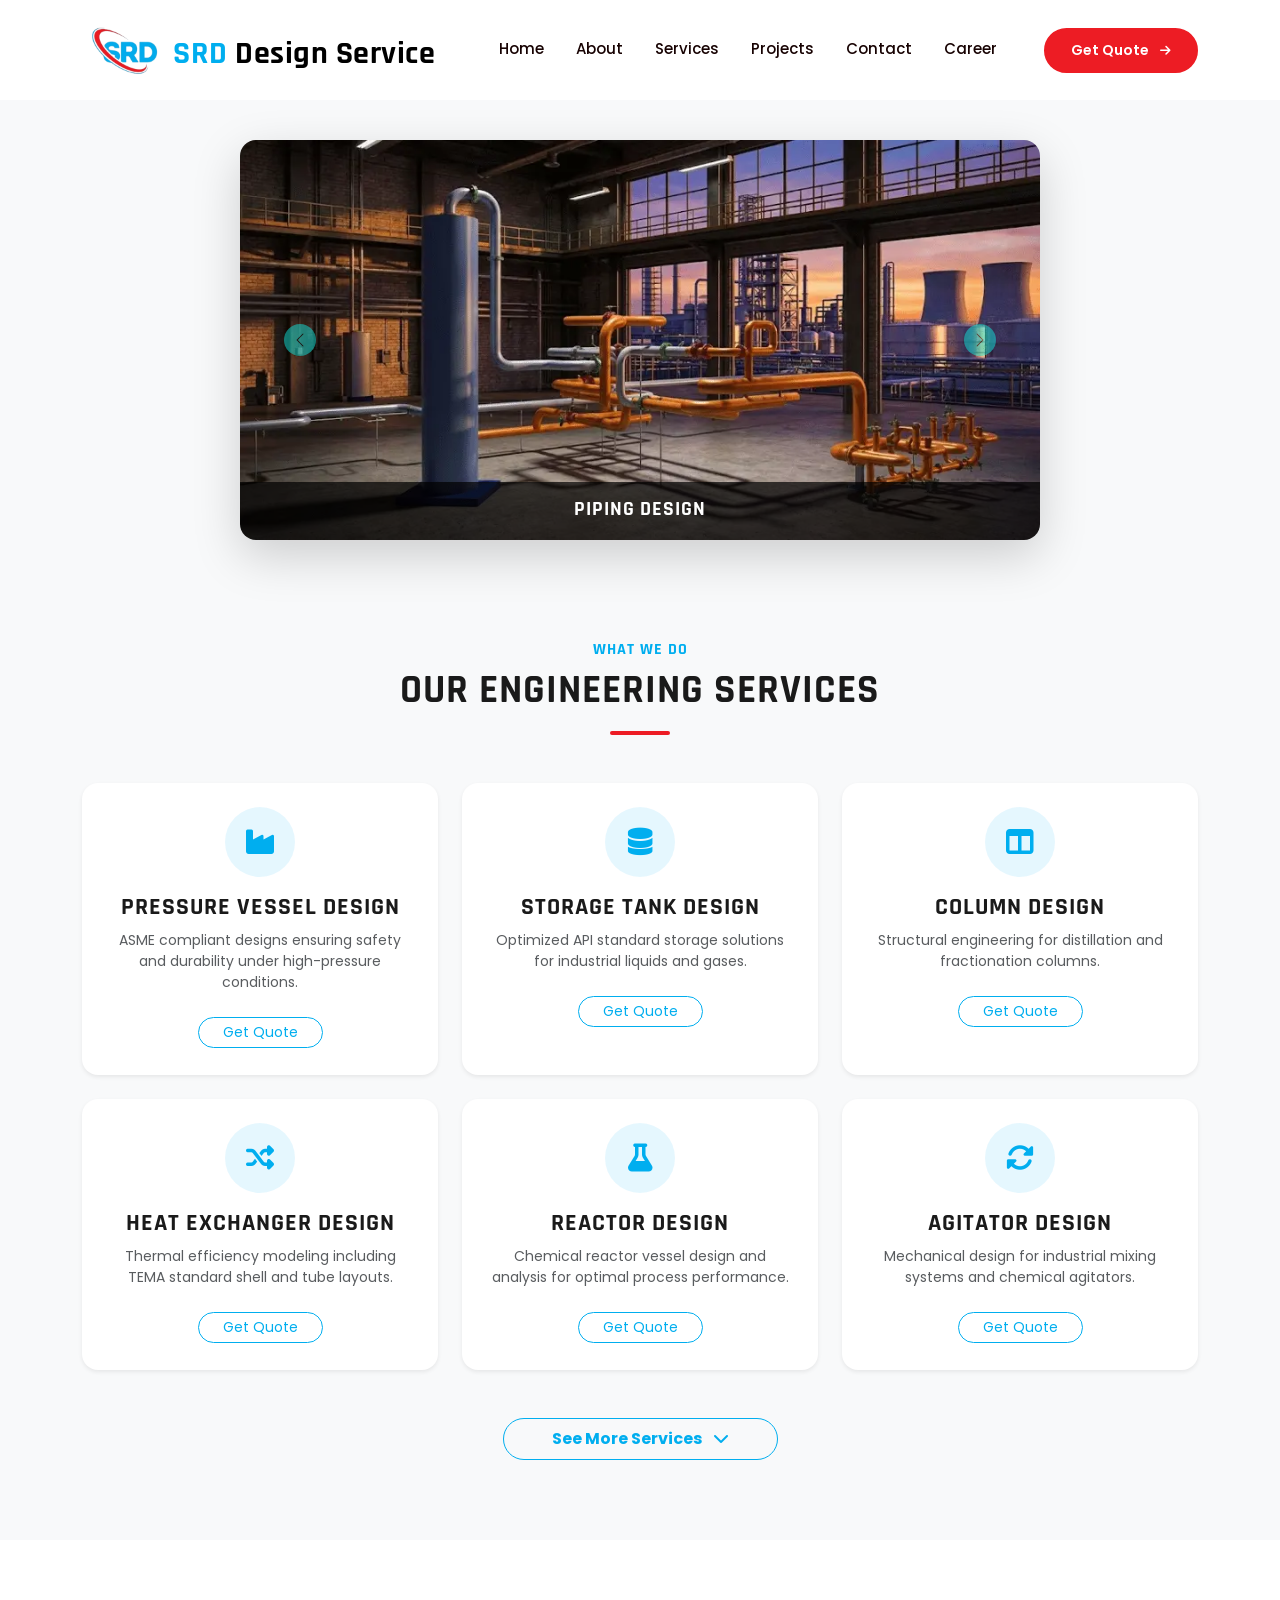
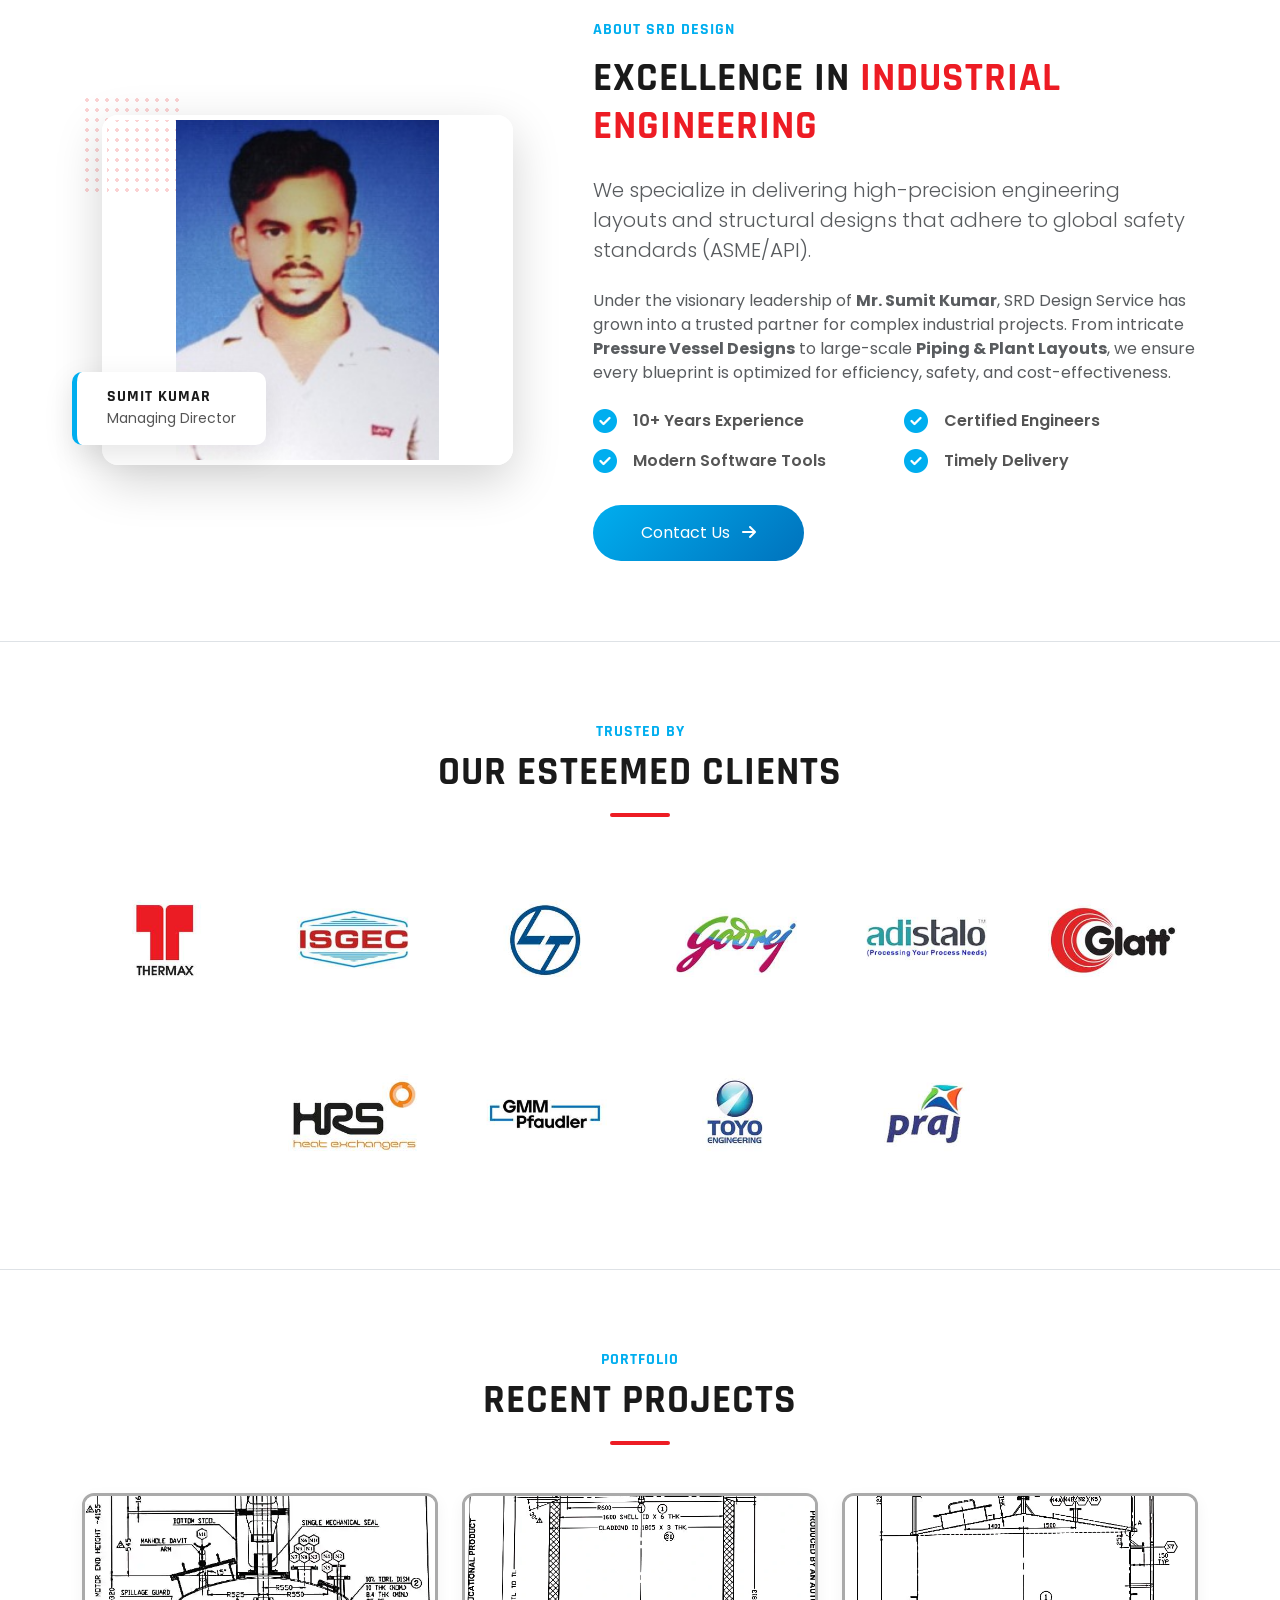
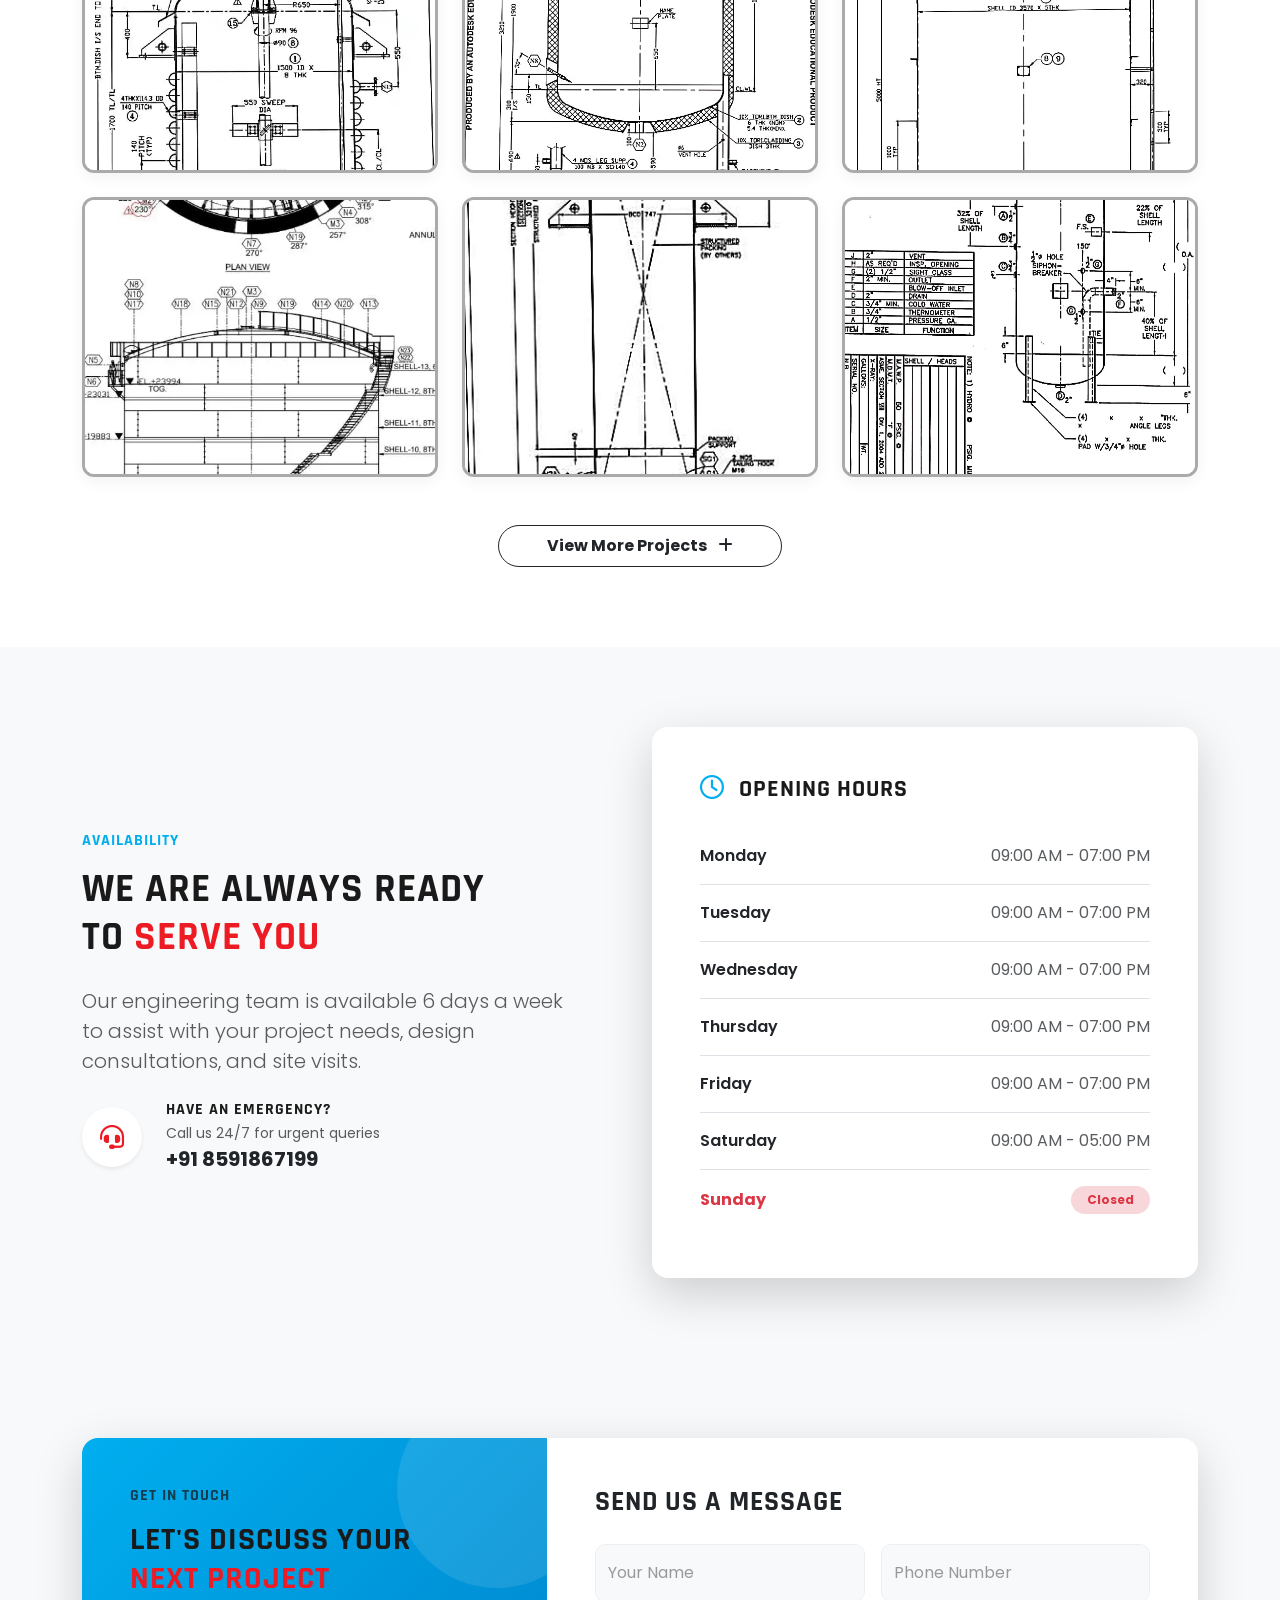
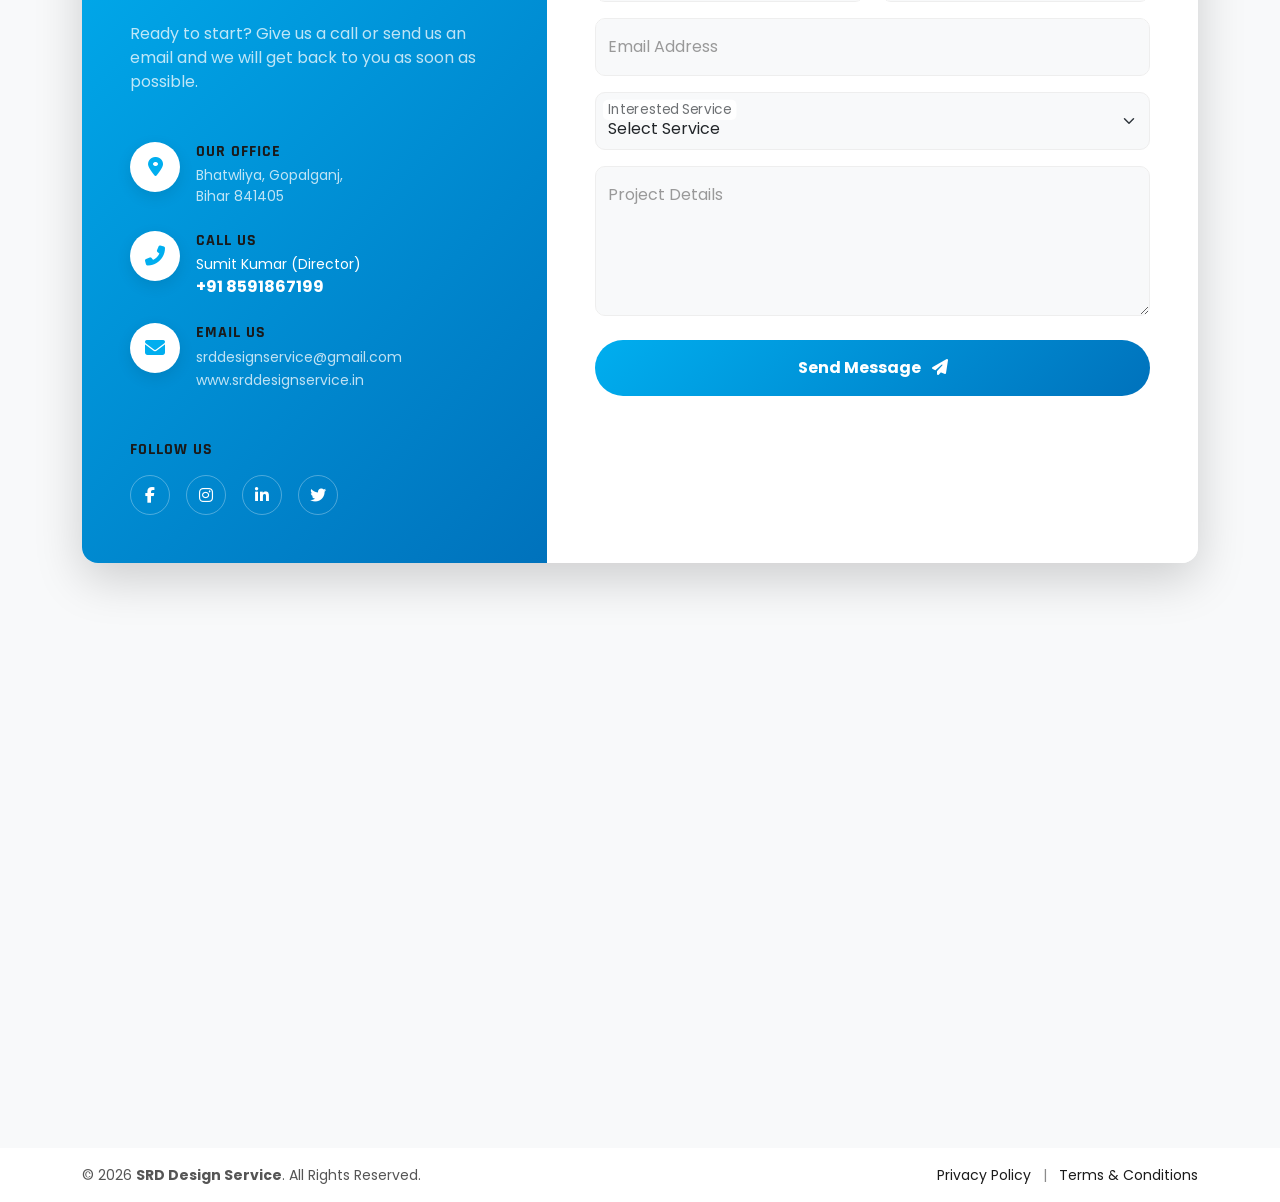
==== commit 6b3bd8e0: "code updated" ====
--- a/index.html
+++ b/index.html
@@ -361,7 +361,7 @@
               
               <div class="director-badge">
                 <h6 class="mb-0 fw-bold">Sumit Kumar</h6>
-                <small>Director</small>
+                <small>Managing Director</small>
               </div>
             </div>
           </div>
@@ -428,37 +428,61 @@
           
           <div class="col-6 col-md-4 col-lg-2">
             <div class="client-logo-box text-center p-3">
-              <img src="./images/client-1.webp" alt="Client Logo 1" class="img-fluid client-img">
+              <img src="./images/logo/1.jpg" alt="Client Logo 1" class="img-fluid client-img">
             </div>
           </div>
 
           <div class="col-6 col-md-4 col-lg-2">
             <div class="client-logo-box text-center p-3">
-              <img src="./images/client-2.webp" alt="Client Logo 2" class="img-fluid client-img">
+              <img src="./images/logo/2.jpg" alt="Client Logo 2" class="img-fluid client-img">
             </div>
           </div>
 
           <div class="col-6 col-md-4 col-lg-2">
             <div class="client-logo-box text-center p-3">
-              <img src="./images/client-3.webp" alt="Client Logo 3" class="img-fluid client-img">
+              <img src="./images/logo/3.jpg" alt="Client Logo 3" class="img-fluid client-img">
             </div>
           </div>
 
           <div class="col-6 col-md-4 col-lg-2">
             <div class="client-logo-box text-center p-3">
-              <img src="./images/client-4.webp" alt="Client Logo 4" class="img-fluid client-img">
+              <img src="./images/logo/4.jpg" alt="Client Logo 4" class="img-fluid client-img">
             </div>
           </div>
 
           <div class="col-6 col-md-4 col-lg-2">
             <div class="client-logo-box text-center p-3">
-              <img src="./images/client-5.webp" alt="Client Logo 5" class="img-fluid client-img">
+              <img src="./images/logo/5.jpg" alt="Client Logo 5" class="img-fluid client-img">
             </div>
           </div>
 
           <div class="col-6 col-md-4 col-lg-2">
             <div class="client-logo-box text-center p-3">
-              <img src="./images/client-6.webp" alt="Client Logo 6" class="img-fluid client-img">
+              <img src="./images/logo/6.jpg" alt="Client Logo 6" class="img-fluid client-img">
+            </div>
+          </div>
+
+          <div class="col-6 col-md-4 col-lg-2">
+            <div class="client-logo-box text-center p-3">
+              <img src="./images/logo/7.jpg" alt="Client Logo 6" class="img-fluid client-img">
+            </div>
+          </div>
+
+          <div class="col-6 col-md-4 col-lg-2">
+            <div class="client-logo-box text-center p-3">
+              <img src="./images/logo/8.jpg" alt="Client Logo 6" class="img-fluid client-img">
+            </div>
+          </div>
+
+          <div class="col-6 col-md-4 col-lg-2">
+            <div class="client-logo-box text-center p-3">
+              <img src="./images/logo/9.jpg" alt="Client Logo 6" class="img-fluid client-img">
+            </div>
+          </div>
+
+          <div class="col-6 col-md-4 col-lg-2">
+            <div class="client-logo-box text-center p-3">
+              <img src="./images/logo/10.jpg" alt="Client Logo 6" class="img-fluid client-img">
             </div>
           </div>
 
--- a/style.css
+++ b/style.css
@@ -612,24 +612,24 @@
 }
 
    /* ============================================ 
-   CLIENTS SECTION STYLING
-   ============================================ */
+        CLIENTS SECTION STYLING
+      ============================================ */
 .client-logo-box {
   background: #ffffff;
   border-radius: 8px;
   transition: all 0.3s ease;
-  height: 100px; /* Fixed height for uniformity */
+  height: 150px; /* Fixed height for uniformity */
   display: flex;
   align-items: center;
   justify-content: center;
 }
 
 .client-img {
-  max-height: 65px;
+  max-height: 150px;
   max-width: 100%;
   object-fit: contain;
-  filter: grayscale(100%); /* Normal state me black & white */
-  opacity: 0.6;
+  /* filter: grayscale(100%); */
+  /* opacity: 0.6; */
   transition: all 0.4s ease;
 }
 
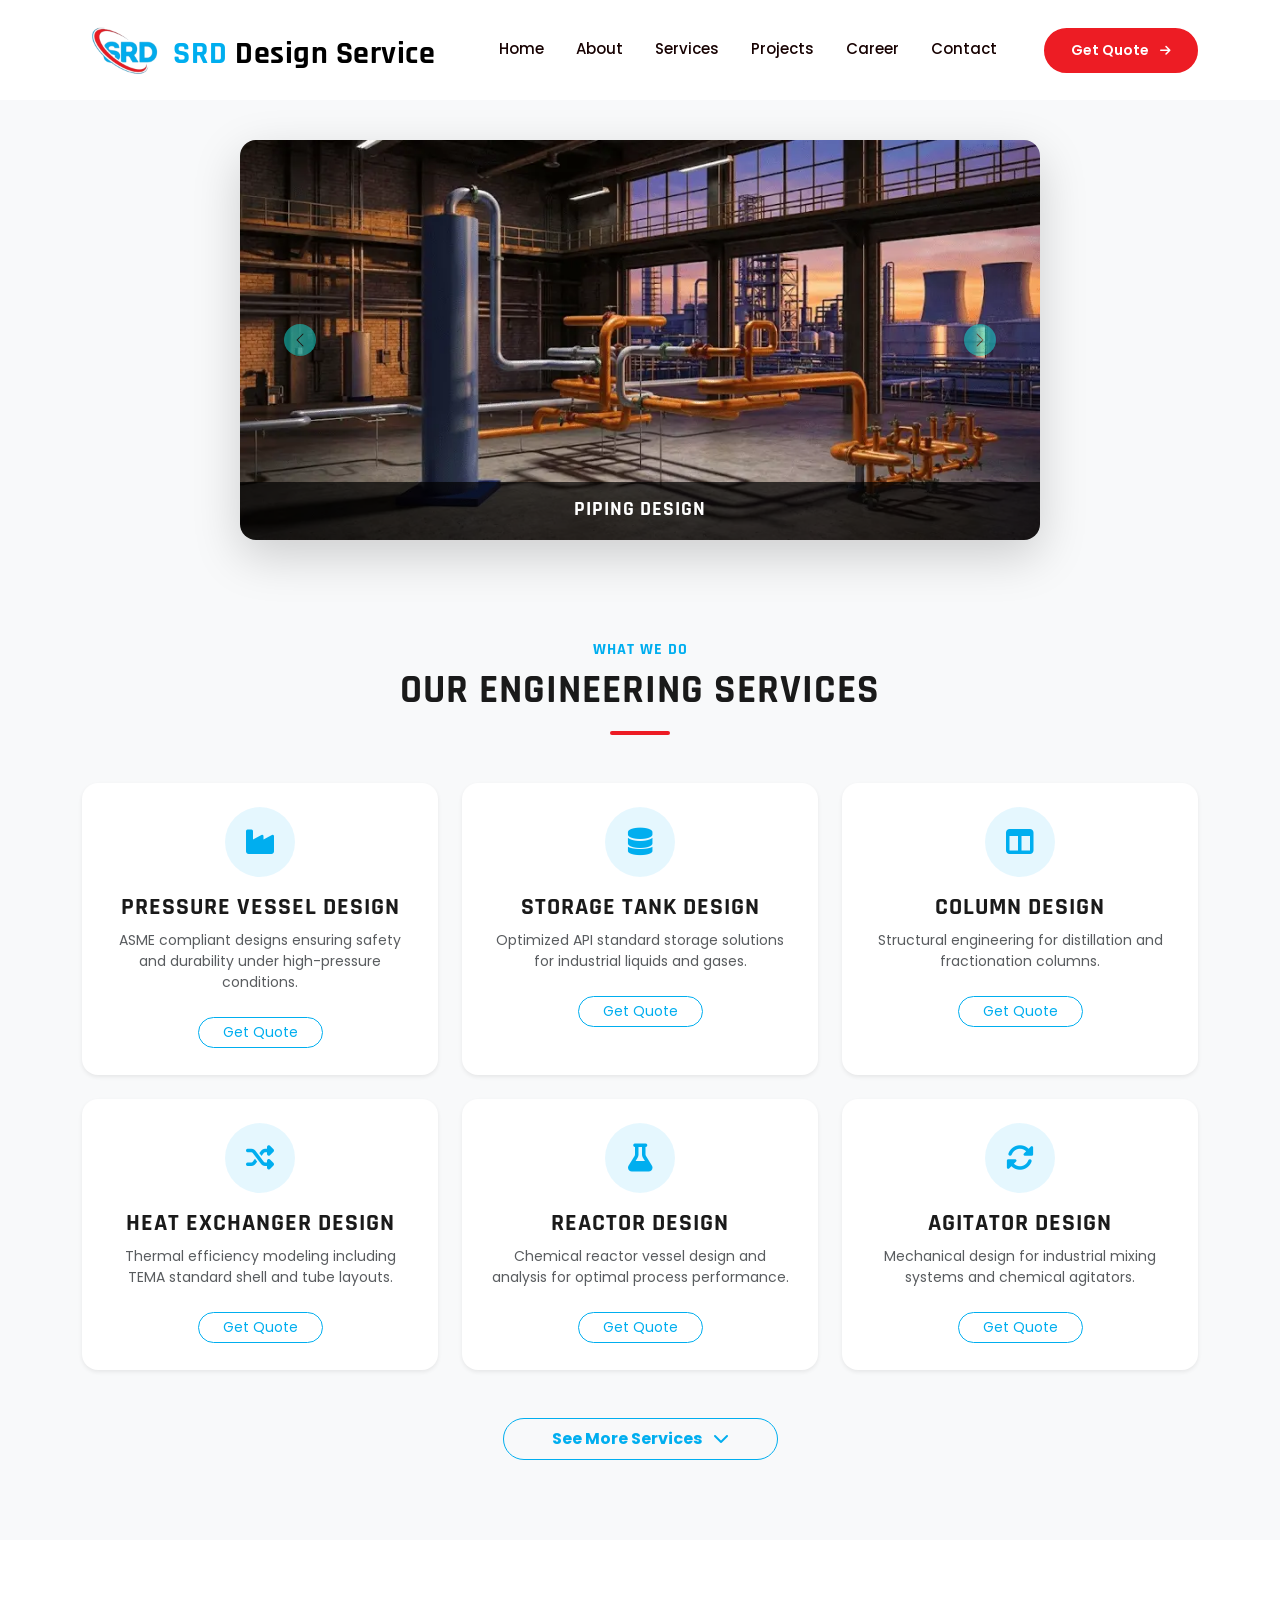
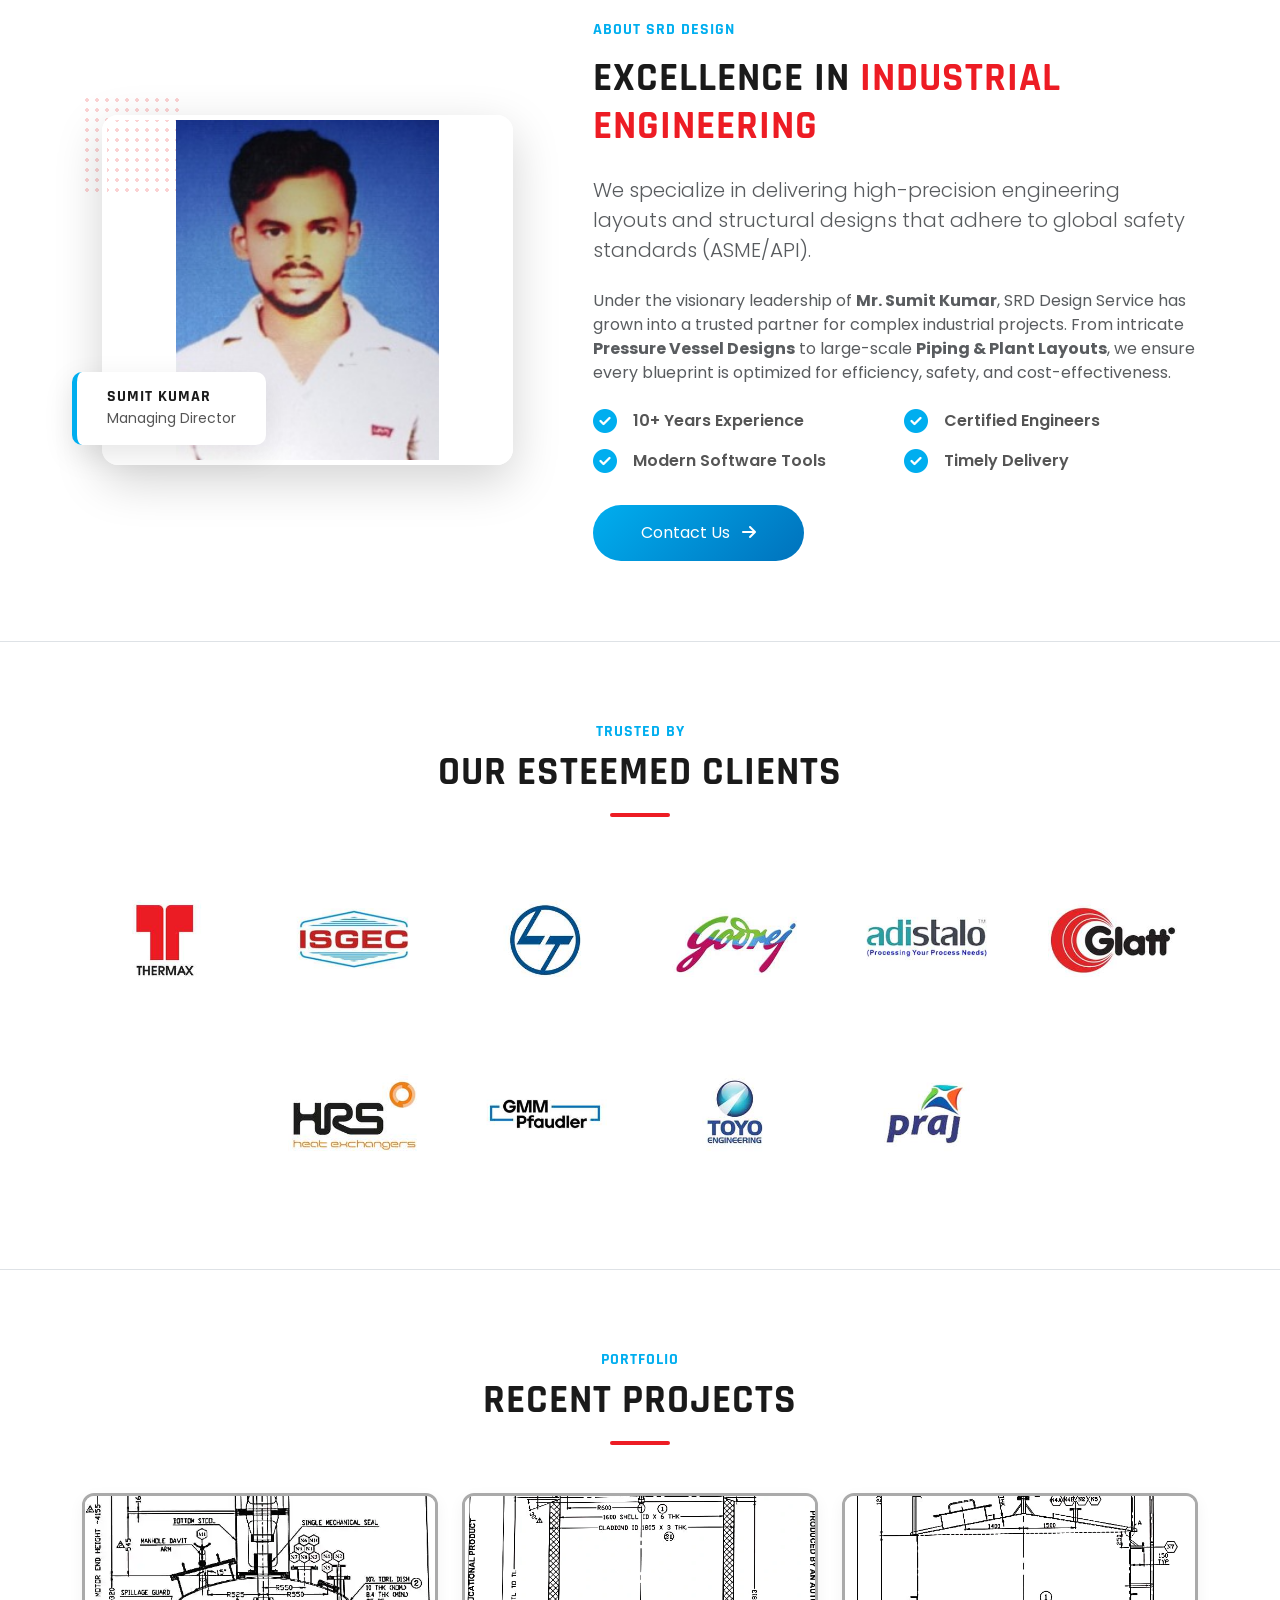
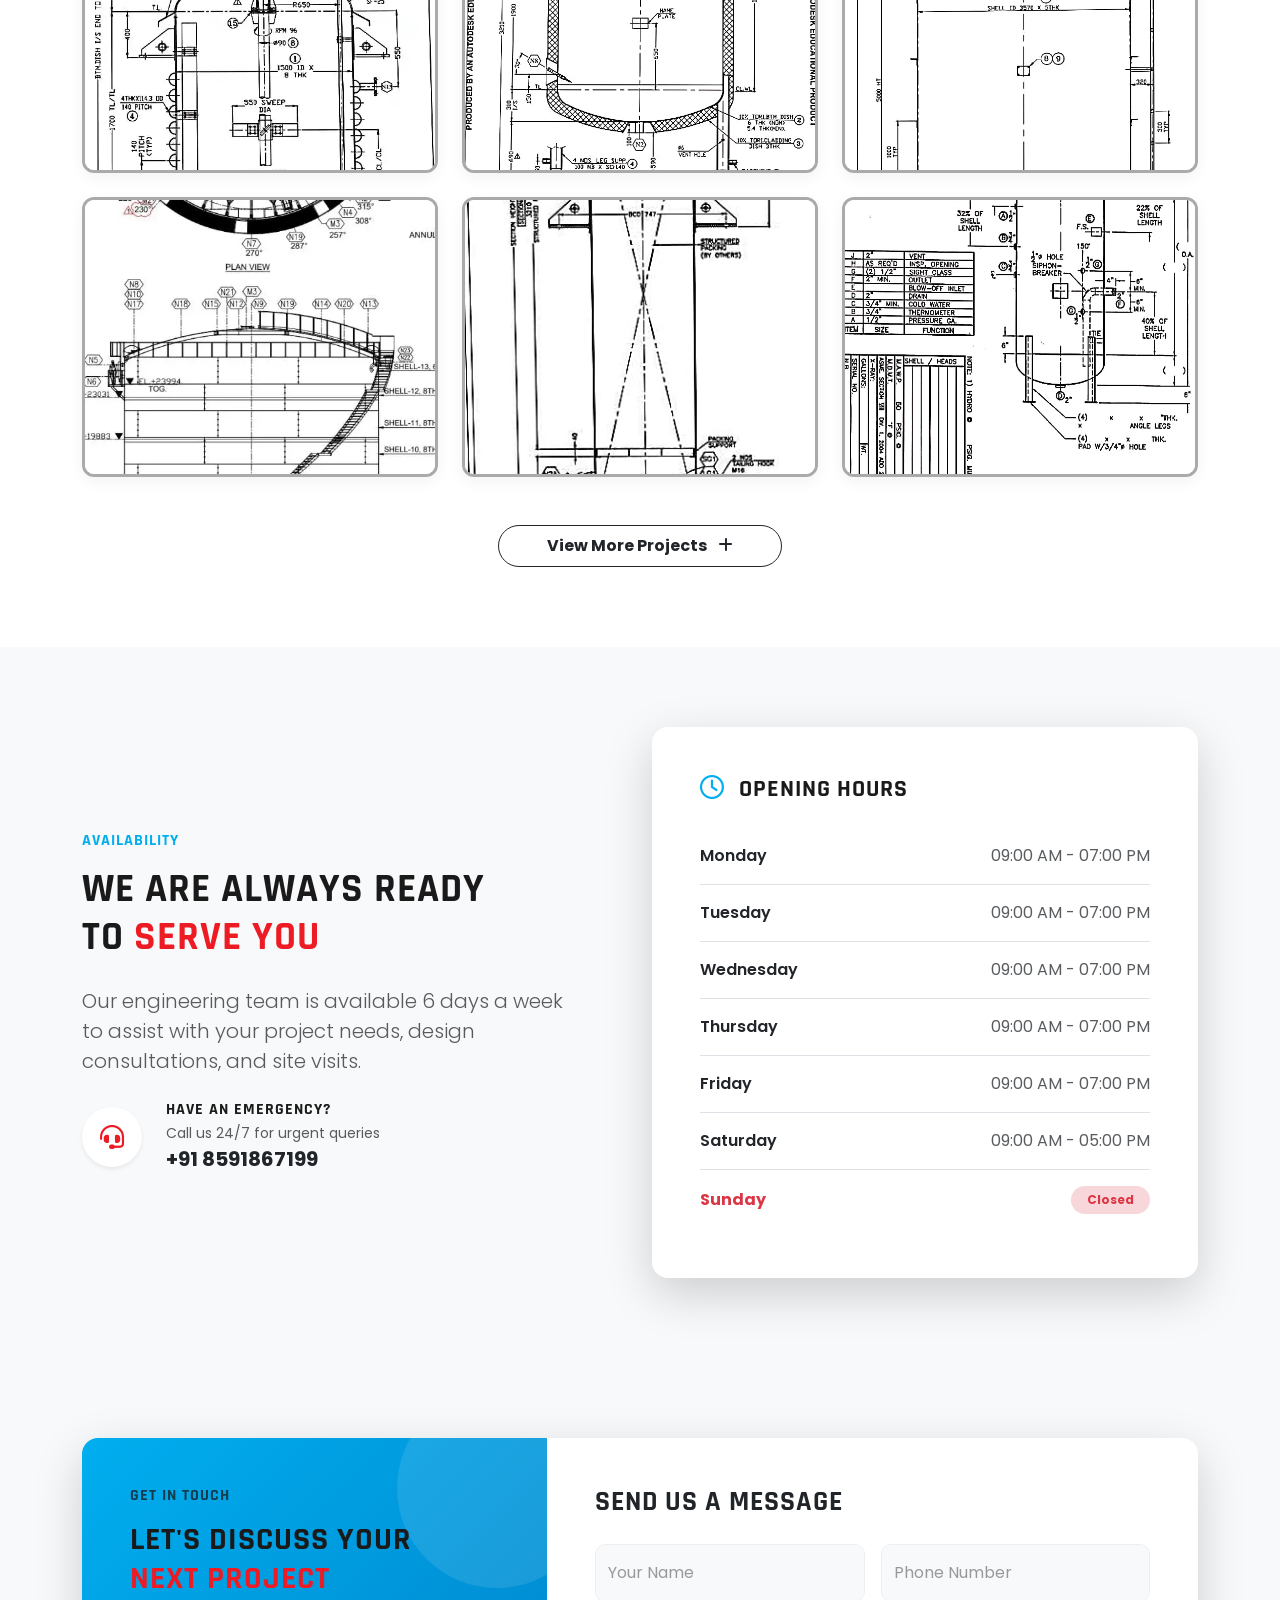
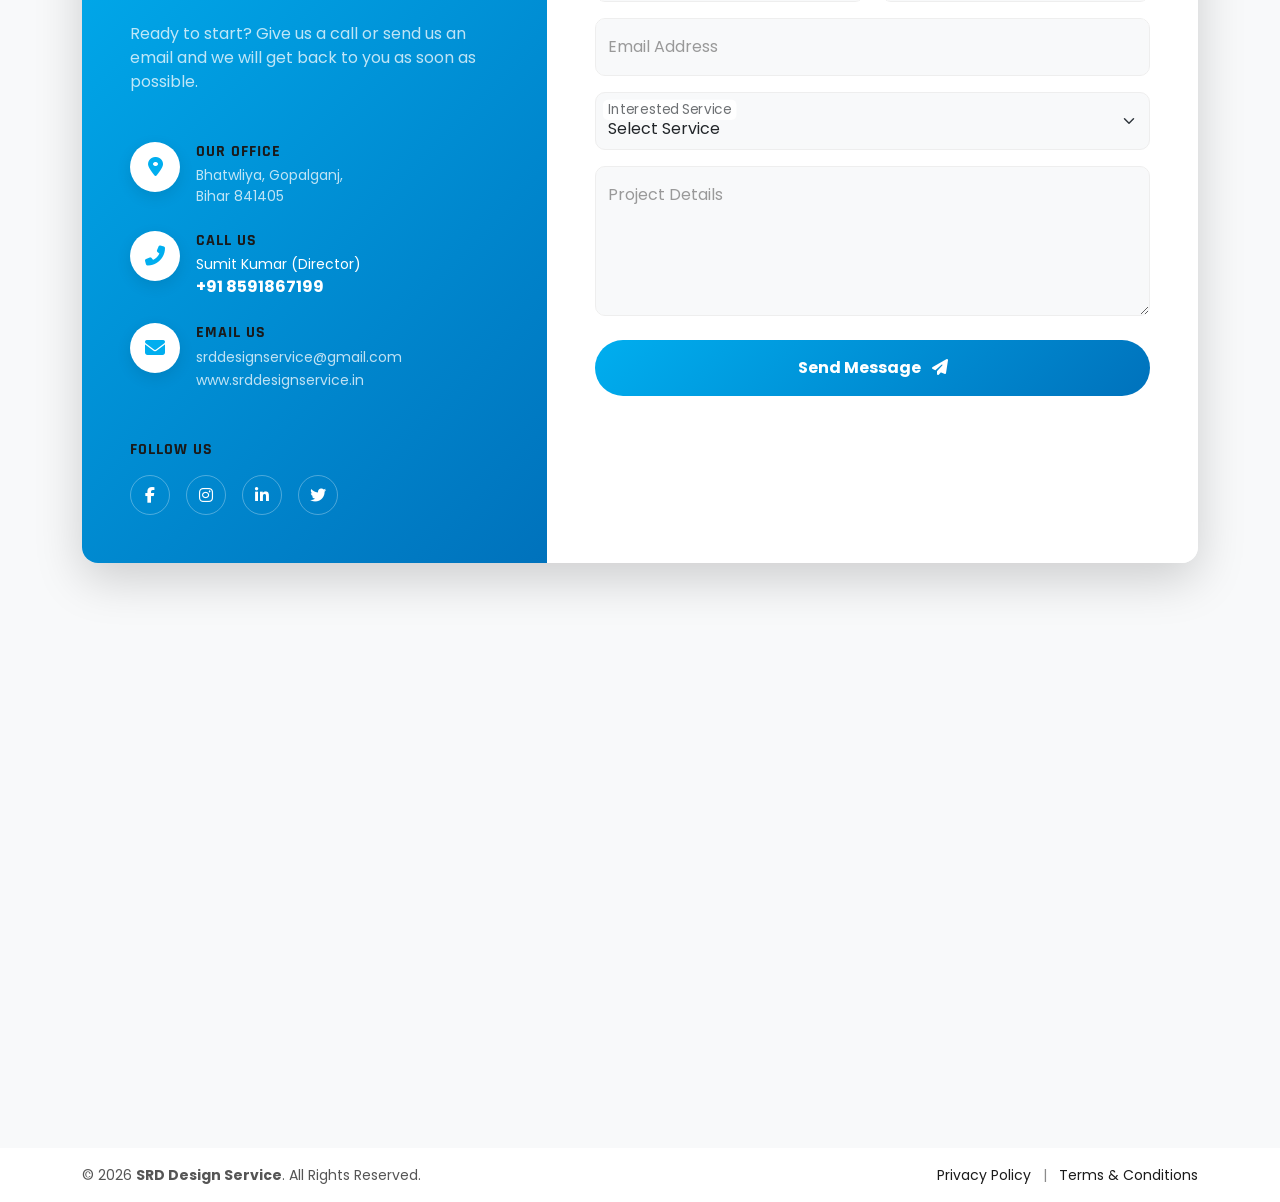
==== commit 1d6c7a09: "code added" ====
--- a/index.html
+++ b/index.html
@@ -27,7 +27,7 @@
 <nav class="navbar navbar-expand-lg sticky-top transition-all" id="mainNav">
       <div class="container">
         
-<a class="navbar-brand d-flex align-items-center gap-2" href="#">
+<a class="navbar-brand d-flex align-items-center gap-2" href="index.html">
             <img src="./images/SRD Logo.webp" alt="SRD Design" class="logo-img">
             <div class="lh-1 pt-2"> <span class="text-primary-custom">SRD</span><span class="brand-text"> Design Service</span>
             </div>
@@ -52,12 +52,12 @@
           <div class="offcanvas-body">
             
             <ul class="navbar-nav mx-auto mb-2 mb-lg-0 align-items-lg-center gap-3">
-              <li class="nav-item"><a class="nav-link active" href="/">Home</a></li>
+              <li class="nav-item"><a class="nav-link active" href="index.html">Home</a></li>
               <li class="nav-item"><a class="nav-link" href="about.html">About</a></li>
               <li class="nav-item"><a class="nav-link" href="services.html">Services</a></li>
               <li class="nav-item"><a class="nav-link" href="projects.html">Projects</a></li>
+              <li class="nav-item"><a class="nav-link" href="career.html">Career</a></li>
               <li class="nav-item"><a class="nav-link" href="contact.html">Contact</a></li>
-              <li class="nav-item"><a class="nav-link" href="career.html">Career</a></li>
             </ul>
 
             <div class="d-flex mt-3 mt-lg-0">
